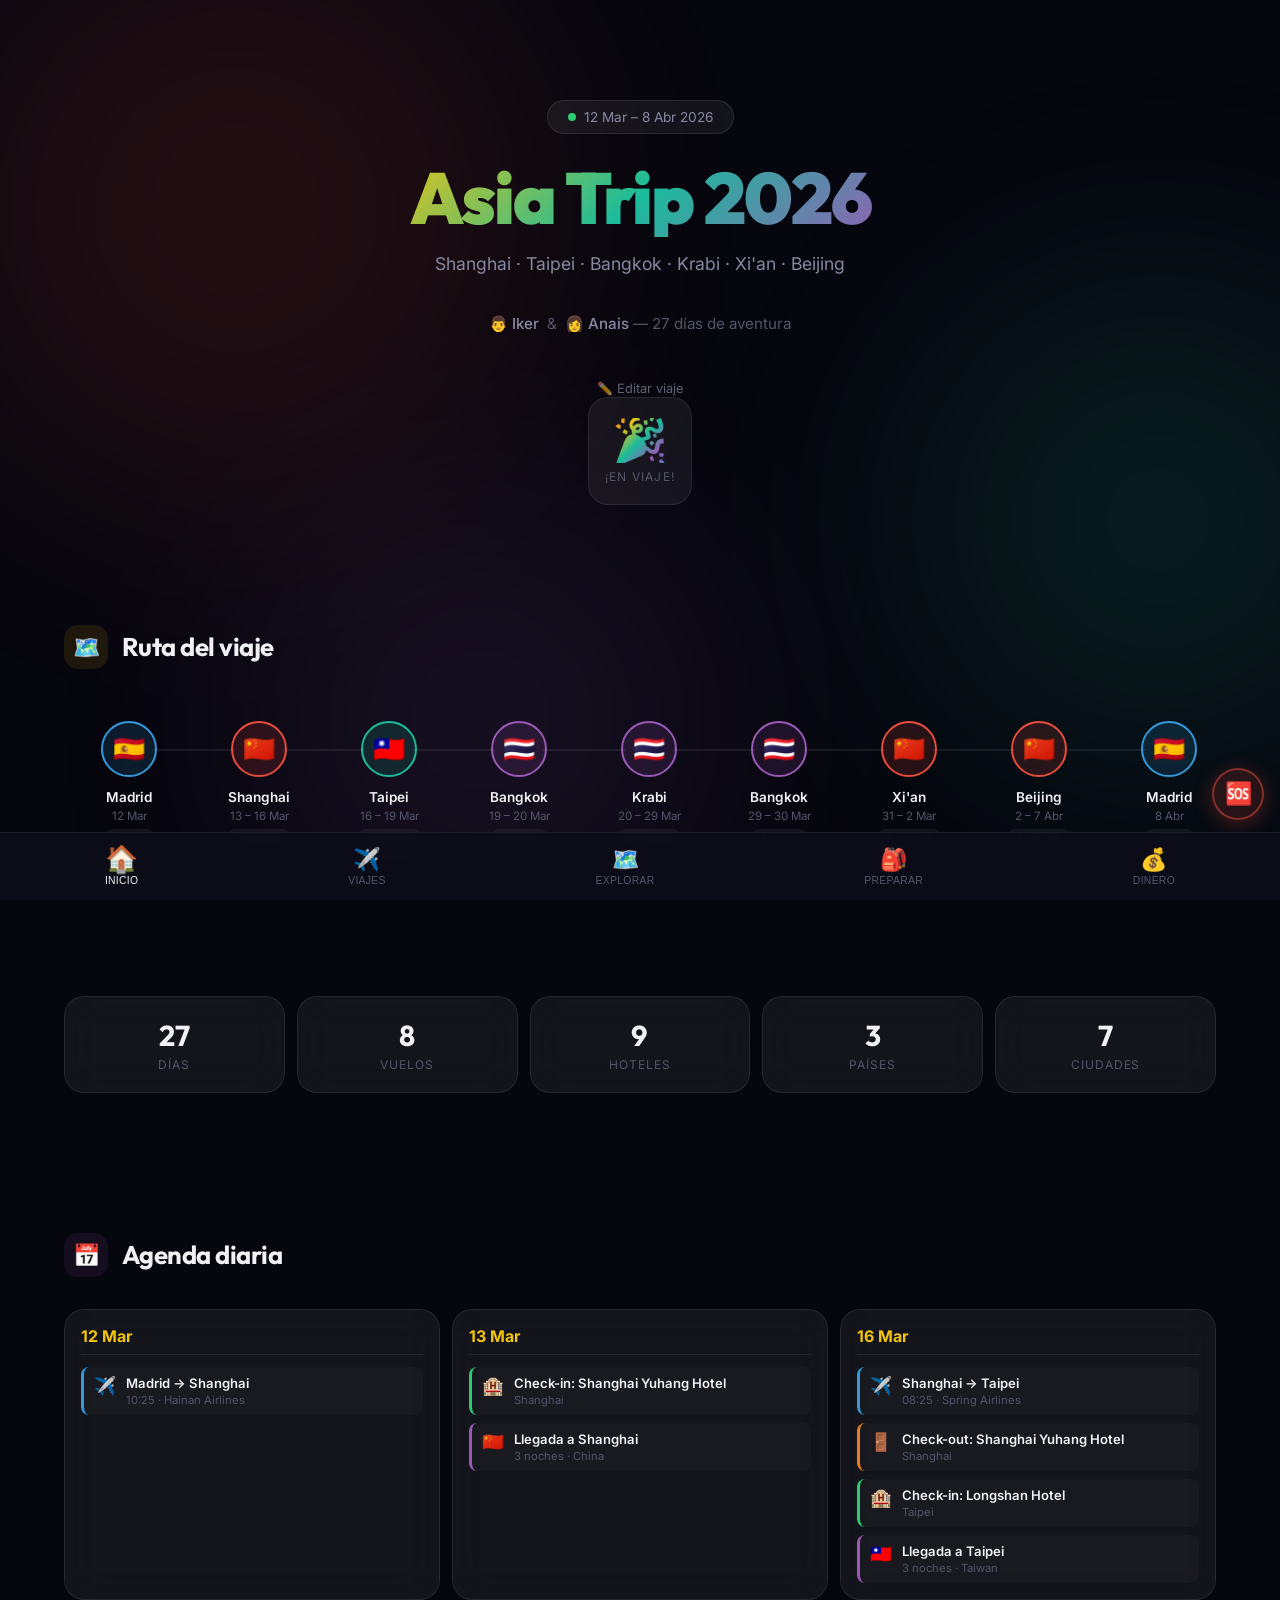
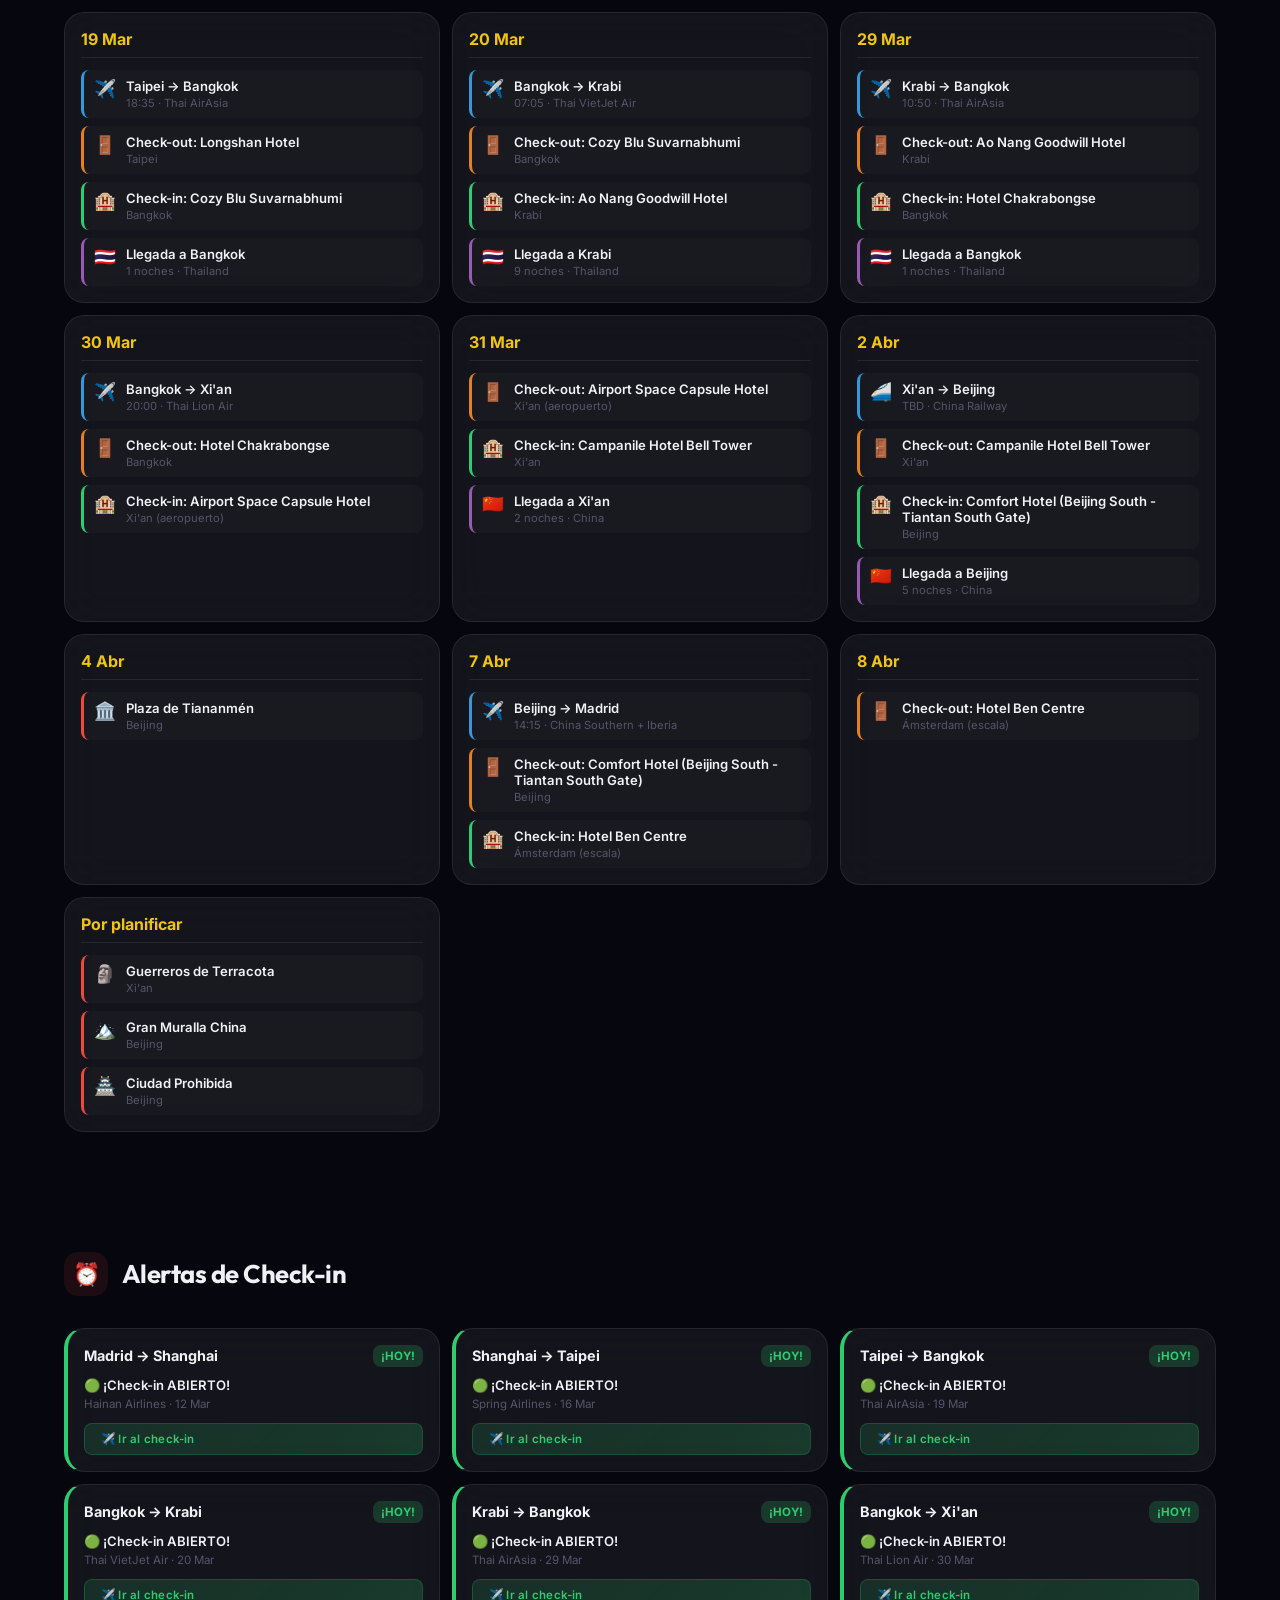
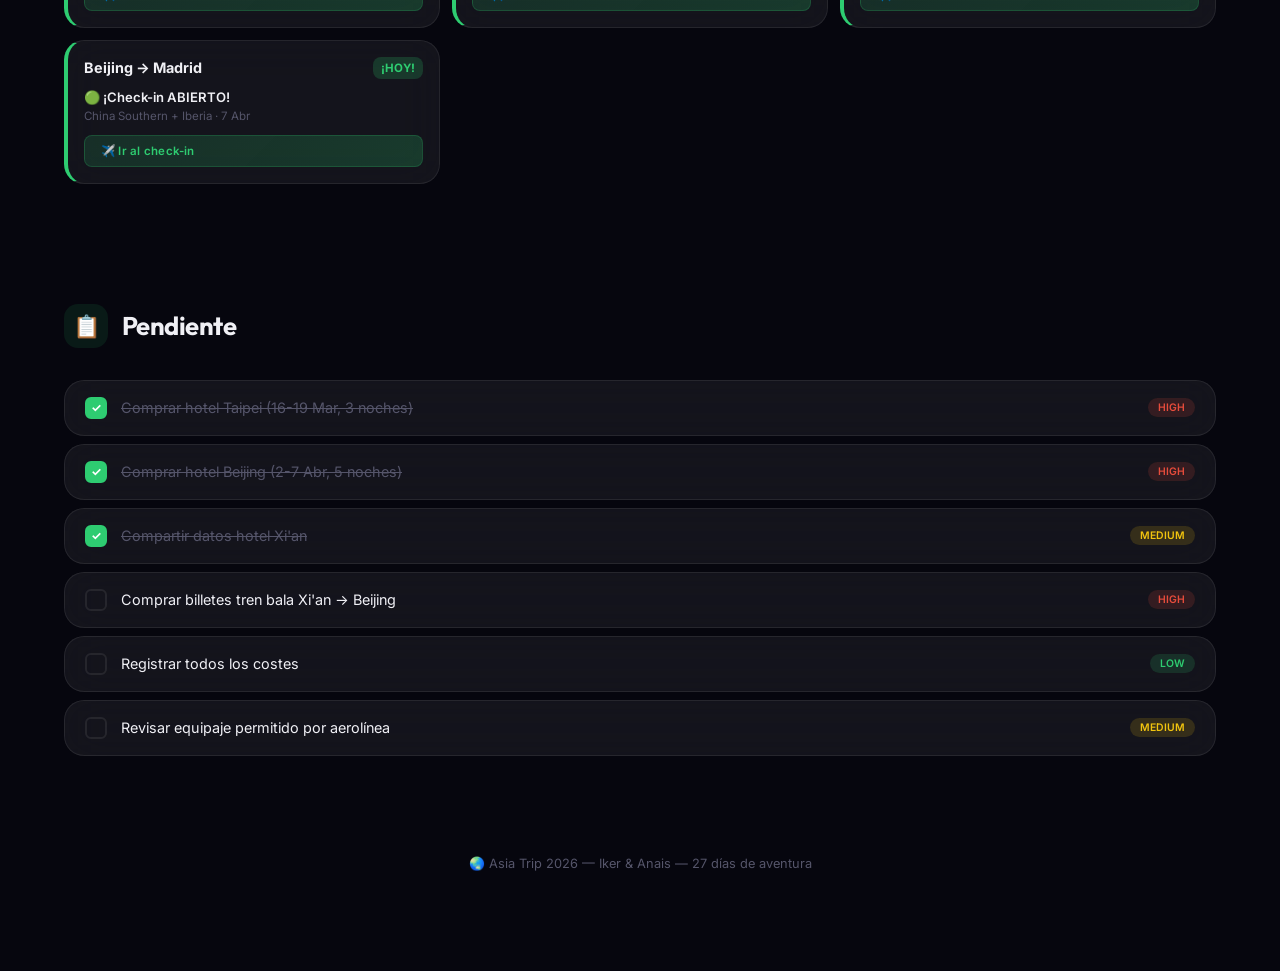
==== index.html @ 126125f3 "Asia Trip 2026 PWA" ====
<!DOCTYPE html>
<html lang="es">

<head>
  <meta charset="UTF-8">
  <meta name="viewport" content="width=device-width, initial-scale=1.0">
  <title>Asia Trip 2026 — Iker & Anais</title>
  <meta name="description" content="Dashboard del viaje a Asia 2026 — Shanghai, Taipei, Bangkok, Krabi, Xi'an, Beijing">
  <link rel="manifest" href="manifest.json">
  <meta name="theme-color" content="#06060e">
  <meta name="apple-mobile-web-app-capable" content="yes">
  <meta name="apple-mobile-web-app-status-bar-style" content="black-translucent">
  <link rel="apple-touch-icon" href="icon-192.png">
  <link rel="stylesheet" href="styles.css">
  <link rel="stylesheet" href="https://unpkg.com/leaflet@1.9.4/dist/leaflet.css" />
  <script src="https://unpkg.com/leaflet@1.9.4/dist/leaflet.js"></script>
  <script src="https://cdn.jsdelivr.net/npm/jsqr@1.4.0/dist/jsQR.min.js"></script>
</head>

<body>

  <!-- Ambient Background -->
  <div class="ambient-bg">
    <div class="orb orb-1"></div>
    <div class="orb orb-2"></div>
    <div class="orb orb-3"></div>
  </div>

  <div class="app">
    <!-- ═══════ HERO (always visible) ═══════ -->
    <section class="hero" id="home">
      <div class="container">
        <div class="hero-badge fade-in">
          <span class="dot"></span>
          12 Mar – 8 Abr 2026
        </div>
        <h1 class="fade-in stagger-1">Asia Trip 2026</h1>
        <p class="hero-dates fade-in stagger-2">Shanghai · Taipei · Bangkok · Krabi · Xi'an · Beijing</p>
        <p class="hero-travelers fade-in stagger-3">
          👨 <span>Iker</span> &nbsp;&amp;&nbsp; 👩 <span>Anais</span> — 27 días de aventura
        </p>
        <a href="setup.html" class="hero-edit-link fade-in stagger-3"
          style="display:inline-block;margin-top:0.5rem;color:rgba(148,163,184,0.6);font-size:0.8rem;text-decoration:none;transition:color 0.2s"
          onmouseover="this.style.color='#3b82f6'" onmouseout="this.style.color='rgba(148,163,184,0.6)'">✏️ Editar
          viaje</a>
        <div class="countdown fade-in stagger-4" id="countdown">
          <div class="countdown-item glass">
            <div class="countdown-value" id="cd-days">—</div>
            <div class="countdown-label">Días</div>
          </div>
          <div class="countdown-item glass">
            <div class="countdown-value" id="cd-hours">—</div>
            <div class="countdown-label">Horas</div>
          </div>
          <div class="countdown-item glass">
            <div class="countdown-value" id="cd-mins">—</div>
            <div class="countdown-label">Min</div>
          </div>
          <div class="countdown-item glass">
            <div class="countdown-value" id="cd-secs">—</div>
            <div class="countdown-label">Seg</div>
          </div>
        </div>
      </div>
    </section>

    <!-- ═══════ ROUTE TIMELINE (always visible) ═══════ -->
    <section id="route">
      <div class="container">
        <div class="section-header">
          <div class="section-icon" style="background:rgba(241,196,15,0.1)">🗺️</div>
          <h2 class="section-title">Ruta del viaje</h2>
        </div>
        <div class="route-timeline" id="route-timeline"></div>
      </div>
    </section>

    <!-- ═══════ STATS (always visible) ═══════ -->
    <section>
      <div class="container">
        <div class="stats-bar">
          <div class="stat-item glass">
            <div class="stat-value" id="stat-days">—</div>
            <div class="stat-label">Días</div>
          </div>
          <div class="stat-item glass">
            <div class="stat-value" id="stat-flights">—</div>
            <div class="stat-label">Vuelos</div>
          </div>
          <div class="stat-item glass">
            <div class="stat-value" id="stat-hotels">—</div>
            <div class="stat-label">Hoteles</div>
          </div>
          <div class="stat-item glass">
            <div class="stat-value" id="stat-countries">—</div>
            <div class="stat-label">Países</div>
          </div>
          <div class="stat-item glass">
            <div class="stat-value" id="stat-cities">—</div>
            <div class="stat-label">Ciudades</div>
          </div>
        </div>
      </div>
    </section>

    <!-- ═══════════════════════════════════════════════ -->
    <!-- ═══════ TAB PANELS ═══════════════════════════ -->
    <!-- ═══════════════════════════════════════════════ -->

    <!-- ────── TAB 1: DASHBOARD ────── -->
    <div class="tab-panel active" data-tab="dashboard">

      <!-- AGENDA -->
      <section id="agenda">
        <div class="container">
          <div class="section-header">
            <div class="section-icon" style="background:rgba(155,89,182,0.1)">📅</div>
            <h2 class="section-title">Agenda diaria</h2>
          </div>
          <div class="agenda-grid" id="agenda-grid"></div>
        </div>
      </section>

      <!-- CHECK-IN ALERTS -->
      <section id="checkin">
        <div class="container">
          <div class="section-header">
            <div class="section-icon" style="background:rgba(231,76,60,0.1)">⏰</div>
            <h2 class="section-title">Alertas de Check-in</h2>
          </div>
          <div class="checkin-alerts-grid" id="checkin-alerts"></div>
        </div>
      </section>

      <!-- TODOS -->
      <section id="todos">
        <div class="container">
          <div class="section-header">
            <div class="section-icon" style="background:rgba(46,204,113,0.1)">📋</div>
            <h2 class="section-title">Pendiente</h2>
          </div>
          <div class="todo-list" id="todo-list"></div>
        </div>
      </section>

    </div>

    <!-- ────── TAB 2: VIAJES ────── -->
    <div class="tab-panel" data-tab="viajes">

      <!-- FLIGHTS -->
      <section id="flights">
        <div class="container">
          <div class="section-header">
            <div class="section-icon" style="background:rgba(52,152,219,0.1)">✈️</div>
            <h2 class="section-title">Vuelos y Transportes</h2>
          </div>
          <div class="flights-grid" id="flights-grid"></div>
        </div>
      </section>

      <!-- HOTELS -->
      <section id="hotels">
        <div class="container">
          <div class="section-header">
            <div class="section-icon" style="background:rgba(155,89,182,0.1)">🏨</div>
            <h2 class="section-title">Alojamientos</h2>
          </div>
          <div class="hotels-grid" id="hotels-grid"></div>
        </div>
      </section>

      <!-- AIRPORT TRANSPORT -->
      <section id="transport">
        <div class="container">
          <div class="section-header">
            <div class="section-icon" style="background:rgba(52,152,219,0.1)">🚕</div>
            <h2 class="section-title">Aeropuerto → Hotel</h2>
          </div>
          <div class="transport-grid" id="transport-grid"></div>
        </div>
      </section>

      <!-- METRO -->
      <section id="metro">
        <div class="container">
          <div class="section-header">
            <div class="section-icon" style="background:rgba(52,152,219,0.1)">🚇</div>
            <h2 class="section-title">Transporte Urbano</h2>
          </div>
          <div class="metro-grid" id="metro-grid"></div>
        </div>
      </section>

    </div>

    <!-- ────── TAB 3: EXPLORAR ────── -->
    <div class="tab-panel" data-tab="explorar">

      <!-- CITY EXPLORER -->
      <section id="city-explorer">
        <div class="container">
          <div class="section-header">
            <div class="section-icon" style="background:rgba(241,196,15,0.1)">🏙️</div>
            <h2 class="section-title">Explora tus destinos</h2>
          </div>
          <div class="city-selector" id="city-selector"></div>
          <div class="city-detail" id="city-detail"></div>
        </div>
      </section>

      <!-- MAP -->
      <section id="map-section">
        <div class="container">
          <div class="section-header">
            <div class="section-icon" style="background:rgba(26,188,156,0.1)">📍</div>
            <h2 class="section-title">Mapa de la ruta</h2>
          </div>
          <div class="map-wrapper">
            <div id="map"></div>
          </div>
        </div>
      </section>

      <!-- WEATHER + TIMEZONE -->
      <section id="weather">
        <div class="container">
          <div class="section-header">
            <div class="section-icon" style="background:rgba(241,196,15,0.1)">⛅</div>
            <h2 class="section-title">Clima y Husos Horarios</h2>
          </div>
          <h3 class="subsection-title">🌡️ Clima previsto por ciudad</h3>
          <div class="weather-grid" id="weather-grid"></div>
          <h3 class="subsection-title" style="margin-top:32px">🕐 Hora actual en destinos</h3>
          <div class="timezone-grid" id="timezone-grid"></div>
        </div>
      </section>

      <!-- BUCKET LIST -->
      <section id="bucket">
        <div class="container">
          <div class="section-header">
            <div class="section-icon" style="background:rgba(241,196,15,0.1)">🎯</div>
            <h2 class="section-title">Bucket List</h2>
          </div>
          <div id="bucket-grid"></div>
        </div>
      </section>

      <!-- ACTIVITIES -->
      <section id="activities">
        <div class="container">
          <div class="section-header">
            <div class="section-icon" style="background:rgba(231,76,60,0.1)">🎫</div>
            <h2 class="section-title">Actividades y Entradas</h2>
          </div>
          <div class="activities-grid" id="activities-grid"></div>
        </div>
      </section>

      <!-- PHRASES -->
      <section id="phrases">
        <div class="container">
          <div class="section-header">
            <div class="section-icon" style="background:rgba(241,196,15,0.1)">🗣️</div>
            <h2 class="section-title">Frases útiles</h2>
          </div>
          <div class="phrases-grid" id="phrases-grid"></div>
        </div>
      </section>

      <!-- FOOD GUIDE -->
      <section id="food-guide">
        <div class="container">
          <div class="section-header">
            <div class="section-icon" style="background:rgba(231,76,60,0.1)">🍜</div>
            <h2 class="section-title">Guía gastronómica</h2>
          </div>
          <div id="food-grid"></div>
        </div>
      </section>

    </div>

    <!-- ────── TAB 4: PREPARAR ────── -->
    <div class="tab-panel" data-tab="preparar">

      <!-- PACKING LIST -->
      <section id="packing">
        <div class="container">
          <div class="section-header">
            <div class="section-icon" style="background:rgba(46,204,113,0.1)">🧳</div>
            <h2 class="section-title">Lista de equipaje</h2>
          </div>
          <div id="packing-grid"></div>
        </div>
      </section>

      <!-- DOCUMENT VAULT -->
      <section id="vault">
        <div class="container">
          <div class="section-header">
            <div class="section-icon" style="background:rgba(155,89,182,0.1)">📄</div>
            <h2 class="section-title">Bóveda de documentos</h2>
          </div>
          <div id="vault-grid"></div>
        </div>
      </section>

      <!-- eSIM / VPN GUIDE -->
      <section id="esim">
        <div class="container">
          <div class="section-header">
            <div class="section-icon" style="background:rgba(52,152,219,0.1)">📶</div>
            <h2 class="section-title">eSIM & VPN</h2>
          </div>
          <div id="esim-grid"></div>
        </div>
      </section>

      <!-- APPS CHECKLIST -->
      <section id="apps">
        <div class="container">
          <div class="section-header">
            <div class="section-icon" style="background:rgba(155,89,182,0.1)">📱</div>
            <h2 class="section-title">Apps imprescindibles</h2>
          </div>
          <div id="apps-grid"></div>
        </div>
      </section>

      <!-- SCAMS / TIPS -->
      <section id="tips">
        <div class="container">
          <div class="section-header">
            <div class="section-icon" style="background:rgba(231,76,60,0.1)">⚠️</div>
            <h2 class="section-title">Tips & Scams</h2>
          </div>
          <div id="tips-grid"></div>
        </div>
      </section>

    </div>

    <!-- ────── TAB 5: DINERO ────── -->
    <div class="tab-panel" data-tab="dinero">

      <!-- CURRENCY -->
      <section id="currency">
        <div class="container">
          <div class="section-header">
            <div class="section-icon" style="background:rgba(241,196,15,0.1)">💱</div>
            <h2 class="section-title">Cambio de Divisas</h2>
          </div>
          <div id="currency-content"></div>
        </div>
      </section>

      <!-- EXPENSE TRACKER -->
      <section id="expenses">
        <div class="container">
          <div class="section-header">
            <div class="section-icon" style="background:rgba(46,204,113,0.1)">💸</div>
            <h2 class="section-title">Gastos del viaje</h2>
          </div>
          <div id="expenses-grid"></div>
        </div>
      </section>

      <!-- BUDGET -->
      <section id="budget">
        <div class="container">
          <div class="section-header">
            <div class="section-icon" style="background:rgba(241,196,15,0.1)">💰</div>
            <h2 class="section-title">Presupuesto</h2>
          </div>
          <div class="budget-total glass">
            <div class="budget-amount" id="budget-total">—</div>
            <div class="budget-label">Total registrado</div>
          </div>
          <div class="budget-items" id="budget-items"></div>
        </div>
      </section>

    </div>

    <!-- ═══════ EMERGENCY MODAL (hidden by default) ═══════ -->
    <div class="emergency-modal" id="emergency-modal" style="display:none">
      <div class="emergency-modal-overlay" onclick="toggleEmergency()"></div>
      <div class="emergency-modal-content glass">
        <div class="emergency-modal-header">
          <h2>🆘 Emergencias</h2>
          <button onclick="toggleEmergency()" class="emergency-close">✕</button>
        </div>
        <div class="emergency-grid" id="emergency-grid"></div>
      </div>
    </div>

    <!-- ═══════ FOOTER ═══════ -->
    <footer class="footer">
      <p>🌏 Asia Trip 2026 — Iker & Anais — 27 días de aventura</p>
    </footer>
  </div>

  <!-- ═══════ FLOATING EMERGENCY BUTTON ═══════ -->
  <button class="sos-fab" onclick="toggleEmergency()" title="Emergencias">🆘</button>

  <!-- ═══════ TAB NAV ═══════ -->
  <nav class="tab-nav">
    <button class="tab-btn active" data-tab="dashboard" onclick="switchTab('dashboard')">
      <span class="tab-icon">🏠</span>
      <span class="tab-label">Inicio</span>
    </button>
    <button class="tab-btn" data-tab="viajes" onclick="switchTab('viajes')">
      <span class="tab-icon">✈️</span>
      <span class="tab-label">Viajes</span>
    </button>
    <button class="tab-btn" data-tab="explorar" onclick="switchTab('explorar')">
      <span class="tab-icon">🗺️</span>
      <span class="tab-label">Explorar</span>
    </button>
    <button class="tab-btn" data-tab="preparar" onclick="switchTab('preparar')">
      <span class="tab-icon">🎒</span>
      <span class="tab-label">Preparar</span>
    </button>
    <button class="tab-btn" data-tab="dinero" onclick="switchTab('dinero')">
      <span class="tab-icon">💰</span>
      <span class="tab-label">Dinero</span>
    </button>
  </nav>

  <!-- Data files (load first — no dependencies) -->
  <script src="js/data/trip.js"></script>
  <script src="js/data/guides.js"></script>
  <script src="js/data/transport.js"></script>
  <script src="js/data/reference.js"></script>

  <!-- Utilities -->
  <script src="js/utils/helpers.js"></script>

  <!-- Components -->
  <script src="js/components/countdown.js"></script>
  <script src="js/components/flights.js"></script>
  <script src="js/components/hotels.js"></script>
  <script src="js/components/transport.js"></script>
  <script src="js/components/weather.js"></script>
  <script src="js/components/finance.js"></script>
  <script src="js/components/prepare.js"></script>
  <script src="js/components/explore.js"></script>

  <!-- App orchestrator (init + tab system) -->
  <script src="app.js"></script>

</body>

</html>
---- styles.css ----
@import url('https://fonts.googleapis.com/css2?family=Inter:wght@300;400;500;600;700;800;900&family=Outfit:wght@400;500;600;700;800&display=swap');

:root {
  --bg-primary: #06060e;
  --bg-secondary: #0d0d1a;
  --bg-card: rgba(255, 255, 255, 0.04);
  --bg-card-hover: rgba(255, 255, 255, 0.07);
  --bg-glass: rgba(255, 255, 255, 0.06);
  --border-glass: rgba(255, 255, 255, 0.08);
  --text-primary: #f0f0f5;
  --text-secondary: #8888a0;
  --text-muted: #55556a;
  --accent-china: #e74c3c;
  --accent-china-glow: rgba(231, 76, 60, 0.3);
  --accent-taiwan: #1abc9c;
  --accent-taiwan-glow: rgba(26, 188, 156, 0.3);
  --accent-thailand: #9b59b6;
  --accent-thailand-glow: rgba(155, 89, 182, 0.3);
  --accent-gold: #f1c40f;
  --accent-blue: #3498db;
  --gradient-main: linear-gradient(135deg, #e74c3c 0%, #f1c40f 25%, #1abc9c 50%, #9b59b6 75%, #3498db 100%);
  --gradient-china: linear-gradient(135deg, #e74c3c, #c0392b);
  --gradient-taiwan: linear-gradient(135deg, #1abc9c, #16a085);
  --gradient-thailand: linear-gradient(135deg, #9b59b6, #8e44ad);
  --shadow-lg: 0 20px 60px rgba(0, 0, 0, 0.5);
  --shadow-glow: 0 0 40px rgba(231, 76, 60, 0.15);
  --radius-sm: 8px;
  --radius-md: 14px;
  --radius-lg: 20px;
  --radius-xl: 28px;
}

* {
  margin: 0;
  padding: 0;
  box-sizing: border-box;
}

html {
  scroll-behavior: smooth;
}

body {
  font-family: 'Inter', -apple-system, sans-serif;
  background: var(--bg-primary);
  color: var(--text-primary);
  min-height: 100vh;
  overflow-x: hidden;
}

/* ═══════════════════ AMBIENT BACKGROUND ═══════════════════ */
.ambient-bg {
  position: fixed;
  inset: 0;
  z-index: 0;
  overflow: hidden;
  pointer-events: none;
}

.ambient-bg .orb {
  position: absolute;
  border-radius: 50%;
  filter: blur(120px);
  opacity: 0.12;
  animation: float 20s ease-in-out infinite;
}

.ambient-bg .orb-1 {
  width: 600px;
  height: 600px;
  background: var(--accent-china);
  top: -10%;
  left: -5%;
  animation-delay: 0s;
}

.ambient-bg .orb-2 {
  width: 500px;
  height: 500px;
  background: var(--accent-taiwan);
  top: 30%;
  right: -10%;
  animation-delay: -7s;
}

.ambient-bg .orb-3 {
  width: 450px;
  height: 450px;
  background: var(--accent-thailand);
  bottom: -5%;
  left: 20%;
  animation-delay: -14s;
}

@keyframes float {

  0%,
  100% {
    transform: translate(0, 0) scale(1);
  }

  33% {
    transform: translate(30px, -40px) scale(1.05);
  }

  66% {
    transform: translate(-20px, 20px) scale(0.95);
  }
}

/* ═══════════════════ LAYOUT ═══════════════════ */
.app {
  position: relative;
  z-index: 1;
}

.container {
  max-width: 1200px;
  margin: 0 auto;
  padding: 0 24px;
}

section {
  padding: 60px 0;
}

.section-header {
  display: flex;
  align-items: center;
  gap: 14px;
  margin-bottom: 32px;
}

.section-icon {
  width: 44px;
  height: 44px;
  border-radius: var(--radius-md);
  display: flex;
  align-items: center;
  justify-content: center;
  font-size: 22px;
  flex-shrink: 0;
}

.section-title {
  font-family: 'Outfit', sans-serif;
  font-size: 1.6rem;
  font-weight: 700;
  letter-spacing: -0.02em;
}

/* ═══════════════════ GLASS CARD ═══════════════════ */
.glass {
  background: var(--bg-glass);
  border: 1px solid var(--border-glass);
  border-radius: var(--radius-lg);
  backdrop-filter: blur(20px);
  -webkit-backdrop-filter: blur(20px);
  transition: all 0.3s ease;
}

.glass:hover {
  background: var(--bg-card-hover);
  border-color: rgba(255, 255, 255, 0.12);
  transform: translateY(-2px);
  box-shadow: var(--shadow-lg);
}

/* ═══════════════════ HERO ═══════════════════ */
.hero {
  padding: 100px 0 60px;
  text-align: center;
  position: relative;
}

.hero-badge {
  display: inline-flex;
  align-items: center;
  gap: 8px;
  padding: 8px 20px;
  border-radius: 100px;
  background: rgba(255, 255, 255, 0.06);
  border: 1px solid rgba(255, 255, 255, 0.1);
  font-size: 0.85rem;
  color: var(--text-secondary);
  margin-bottom: 24px;
}

.hero-badge .dot {
  width: 8px;
  height: 8px;
  background: #2ecc71;
  border-radius: 50%;
  animation: pulse-dot 2s ease-in-out infinite;
}

@keyframes pulse-dot {

  0%,
  100% {
    opacity: 1;
    box-shadow: 0 0 0 0 rgba(46, 204, 113, 0.4);
  }

  50% {
    opacity: 0.8;
    box-shadow: 0 0 0 6px rgba(46, 204, 113, 0);
  }
}

.hero h1 {
  font-family: 'Outfit', sans-serif;
  font-size: clamp(2.8rem, 6vw, 4.5rem);
  font-weight: 900;
  letter-spacing: -0.03em;
  line-height: 1.1;
  background: var(--gradient-main);
  -webkit-background-clip: text;
  -webkit-text-fill-color: transparent;
  background-clip: text;
  margin-bottom: 16px;
}

.hero-dates {
  font-size: 1.1rem;
  color: var(--text-secondary);
  font-weight: 400;
  margin-bottom: 40px;
}

.hero-travelers {
  font-size: 0.95rem;
  color: var(--text-muted);
  margin-bottom: 40px;
}

.hero-travelers span {
  color: var(--text-secondary);
  font-weight: 500;
}

/* ═══════ COUNTDOWN ═══════ */
.countdown {
  display: flex;
  justify-content: center;
  gap: 16px;
  flex-wrap: wrap;
}

.countdown-item {
  text-align: center;
  min-width: 90px;
  padding: 20px 16px;
}

.countdown-value {
  font-family: 'Outfit', sans-serif;
  font-size: 2.8rem;
  font-weight: 800;
  background: var(--gradient-main);
  -webkit-background-clip: text;
  -webkit-text-fill-color: transparent;
  background-clip: text;
  line-height: 1;
}

.countdown-label {
  font-size: 0.75rem;
  color: var(--text-muted);
  text-transform: uppercase;
  letter-spacing: 0.1em;
  margin-top: 6px;
}

/* ═══════════════════ ROUTE TIMELINE ═══════════════════ */
.route-timeline {
  display: flex;
  align-items: flex-start;
  gap: 0;
  overflow-x: auto;
  padding: 20px 0 30px;
  scrollbar-width: none;
}

.route-timeline::-webkit-scrollbar {
  display: none;
}

.route-stop {
  display: flex;
  flex-direction: column;
  align-items: center;
  min-width: 130px;
  flex-shrink: 0;
  position: relative;
  cursor: pointer;
  transition: transform 0.3s ease;
}

.route-stop:hover {
  transform: scale(1.05);
}

.route-stop::after {
  content: '';
  position: absolute;
  top: 28px;
  left: calc(50% + 24px);
  width: calc(100% - 48px);
  height: 2px;
  background: var(--border-glass);
}

.route-stop:last-child::after {
  display: none;
}

.stop-dot {
  width: 56px;
  height: 56px;
  border-radius: 50%;
  display: flex;
  align-items: center;
  justify-content: center;
  font-size: 26px;
  margin-bottom: 12px;
  position: relative;
  z-index: 1;
}

.stop-dot.cn {
  background: rgba(231, 76, 60, 0.15);
  border: 2px solid var(--accent-china);
}

.stop-dot.tw {
  background: rgba(26, 188, 156, 0.15);
  border: 2px solid var(--accent-taiwan);
}

.stop-dot.th {
  background: rgba(155, 89, 182, 0.15);
  border: 2px solid var(--accent-thailand);
}

.stop-dot.active {
  box-shadow: 0 0 20px var(--accent-china-glow);
  animation: pulse-dot 2s infinite;
}

.stop-name {
  font-weight: 600;
  font-size: 0.85rem;
  text-align: center;
  margin-bottom: 4px;
}

.stop-dates {
  font-size: 0.72rem;
  color: var(--text-muted);
  text-align: center;
}

.stop-nights {
  font-size: 0.65rem;
  color: var(--text-secondary);
  padding: 2px 10px;
  border-radius: 100px;
  background: rgba(255, 255, 255, 0.05);
  margin-top: 6px;
}

/* ═══════════════════ STATS BAR ═══════════════════ */
.stats-bar {
  display: grid;
  grid-template-columns: repeat(auto-fit, minmax(140px, 1fr));
  gap: 12px;
  margin-bottom: 20px;
}

.stat-item {
  padding: 20px;
  text-align: center;
}

.stat-value {
  font-family: 'Outfit', sans-serif;
  font-size: 1.8rem;
  font-weight: 700;
  color: var(--text-primary);
}

.stat-label {
  font-size: 0.75rem;
  color: var(--text-muted);
  text-transform: uppercase;
  letter-spacing: 0.08em;
  margin-top: 4px;
}

/* ═══════════════════ FLIGHT CARDS ═══════════════════ */
.flights-grid {
  display: grid;
  grid-template-columns: repeat(auto-fill, minmax(340px, 1fr));
  gap: 16px;
}

.flight-card {
  padding: 24px;
  position: relative;
  overflow: hidden;
}

.flight-card::before {
  content: '';
  position: absolute;
  top: 0;
  left: 0;
  width: 4px;
  height: 100%;
  border-radius: 4px 0 0 4px;
}

.flight-card.cn::before {
  background: var(--gradient-china);
}

.flight-card.tw::before {
  background: var(--gradient-taiwan);
}

.flight-card.th::before {
  background: var(--gradient-thailand);
}

.flight-card.multi::before {
  background: var(--gradient-main);
}

.flight-header {
  display: flex;
  justify-content: space-between;
  align-items: flex-start;
  margin-bottom: 16px;
}

.flight-label {
  font-weight: 700;
  font-size: 1rem;
  margin-bottom: 4px;
}

.flight-date {
  font-size: 0.8rem;
  color: var(--text-muted);
}

.flight-badge {
  padding: 4px 12px;
  border-radius: 100px;
  font-size: 0.7rem;
  font-weight: 600;
  text-transform: uppercase;
  letter-spacing: 0.05em;
}

.flight-badge.confirmed {
  background: rgba(46, 204, 113, 0.15);
  color: #2ecc71;
}

.flight-badge.pending {
  background: rgba(241, 196, 15, 0.15);
  color: #f1c40f;
}

.flight-route {
  display: flex;
  align-items: center;
  gap: 12px;
  margin-bottom: 16px;
}

.flight-airport {
  text-align: center;
  flex: 1;
}

.flight-code {
  font-family: 'Outfit', sans-serif;
  font-size: 1.5rem;
  font-weight: 800;
}

.flight-city {
  font-size: 0.72rem;
  color: var(--text-muted);
}

.flight-time {
  font-size: 0.85rem;
  font-weight: 600;
  color: var(--text-secondary);
}

.flight-line {
  flex: 1;
  display: flex;
  flex-direction: column;
  align-items: center;
  gap: 4px;
}

.flight-line-bar {
  width: 100%;
  height: 2px;
  background: var(--border-glass);
  position: relative;
}

.flight-line-bar::before {
  content: '✈';
  position: absolute;
  top: -10px;
  left: 50%;
  transform: translateX(-50%);
  font-size: 16px;
}

.flight-duration {
  font-size: 0.7rem;
  color: var(--text-muted);
}

.flight-line-bar.train::before {
  content: '🚄';
}

.flight-details {
  display: flex;
  flex-wrap: wrap;
  gap: 8px;
}

.flight-detail {
  padding: 4px 10px;
  background: rgba(255, 255, 255, 0.04);
  border-radius: var(--radius-sm);
  font-size: 0.72rem;
  color: var(--text-secondary);
}

/* ═══════════════════ HOTEL CARDS ═══════════════════ */
.hotels-grid {
  display: grid;
  grid-template-columns: repeat(auto-fill, minmax(340px, 1fr));
  gap: 16px;
}

.hotel-card {
  padding: 24px;
  position: relative;
  overflow: hidden;
}

.hotel-card::before {
  content: '';
  position: absolute;
  top: 0;
  left: 0;
  width: 4px;
  height: 100%;
  border-radius: 4px 0 0 4px;
}

.hotel-card.cn::before {
  background: var(--gradient-china);
}

.hotel-card.tw::before {
  background: var(--gradient-taiwan);
}

.hotel-card.th::before {
  background: var(--gradient-thailand);
}

.hotel-name {
  font-weight: 700;
  font-size: 1.05rem;
  margin-bottom: 4px;
}

.hotel-city {
  font-size: 0.8rem;
  color: var(--text-muted);
  margin-bottom: 12px;
}

.hotel-dates-row {
  display: flex;
  align-items: center;
  gap: 10px;
  margin-bottom: 12px;
  font-size: 0.85rem;
}

.hotel-dates-row .arrow {
  color: var(--text-muted);
}

.hotel-nights-badge {
  padding: 3px 10px;
  border-radius: 100px;
  background: rgba(255, 255, 255, 0.06);
  font-size: 0.7rem;
  color: var(--text-secondary);
  font-weight: 500;
}

.hotel-info {
  display: flex;
  flex-wrap: wrap;
  gap: 8px;
  margin-top: 12px;
}

.hotel-tag {
  padding: 4px 10px;
  background: rgba(255, 255, 255, 0.04);
  border-radius: var(--radius-sm);
  font-size: 0.72rem;
  color: var(--text-secondary);
}

.hotel-link {
  text-decoration: none;
  cursor: pointer;
  background: rgba(52, 152, 219, 0.12);
  color: #3498db;
  transition: all 0.2s;
  display: inline-block;
}

.hotel-link:hover {
  background: rgba(52, 152, 219, 0.25);
  color: #5dade2;
}

/* ═══════════════════ ACTION BUTTONS ═══════════════════ */
.card-actions {
  margin-top: 12px;
  padding-top: 12px;
  border-top: 1px solid var(--border-glass);
}

.action-btn {
  display: inline-block;
  padding: 8px 16px;
  border-radius: var(--radius-sm);
  font-size: 0.78rem;
  font-weight: 600;
  text-decoration: none;
  transition: all 0.3s ease;
  cursor: pointer;
  letter-spacing: 0.02em;
}

.action-checkin {
  background: linear-gradient(135deg, rgba(46, 204, 113, 0.15), rgba(39, 174, 96, 0.25));
  color: #2ecc71;
  border: 1px solid rgba(46, 204, 113, 0.2);
}

.action-checkin:hover {
  background: linear-gradient(135deg, rgba(46, 204, 113, 0.25), rgba(39, 174, 96, 0.4));
  color: #58d68d;
  box-shadow: 0 0 15px rgba(46, 204, 113, 0.2);
  transform: translateY(-1px);
}

.action-booking {
  background: linear-gradient(135deg, rgba(52, 152, 219, 0.15), rgba(41, 128, 185, 0.25));
  color: #3498db;
  border: 1px solid rgba(52, 152, 219, 0.2);
}

.action-booking:hover {
  background: linear-gradient(135deg, rgba(52, 152, 219, 0.25), rgba(41, 128, 185, 0.4));
  color: #5dade2;
  box-shadow: 0 0 15px rgba(52, 152, 219, 0.2);
  transform: translateY(-1px);
}

.action-copy {
  display: inline-block;
  margin-left: 8px;
  padding: 8px 12px;
  font-size: 0.75rem;
  color: var(--text-muted);
  cursor: pointer;
  border-radius: var(--radius-sm);
  transition: all 0.2s;
  background: rgba(255, 255, 255, 0.04);
}

.action-copy:hover {
  background: rgba(255, 255, 255, 0.08);
  color: var(--text-primary);
}

.checkin-tip {
  margin-top: 8px;
  padding: 6px 12px;
  font-size: 0.73rem;
  color: var(--accent-gold);
  background: rgba(241, 196, 15, 0.06);
  border-radius: var(--radius-sm);
  border-left: 3px solid rgba(241, 196, 15, 0.3);
  line-height: 1.5;
}

/* Flight check-in info */
.flight-checkin-info {
  margin-top: 10px;
  padding: 10px 12px;
  border-radius: var(--radius-sm);
  font-size: 0.78rem;
}

.flight-checkin-info.checkin-open {
  background: rgba(46, 204, 113, 0.1);
  border-left: 3px solid #2ecc71;
}

.flight-checkin-info.checkin-soon {
  background: rgba(241, 196, 15, 0.08);
  border-left: 3px solid #f1c40f;
}

.flight-checkin-info.checkin-week {
  background: rgba(52, 152, 219, 0.08);
  border-left: 3px solid #3498db;
}

.flight-checkin-info.checkin-future {
  background: rgba(255, 255, 255, 0.03);
  border-left: 3px solid rgba(255, 255, 255, 0.15);
}

.checkin-info-row {
  display: flex;
  justify-content: space-between;
  gap: 8px;
  margin-bottom: 6px;
  flex-wrap: wrap;
}

.checkin-info-window,
.checkin-info-opens {
  font-size: 0.75rem;
  color: var(--text-secondary);
}

.checkin-info-window strong,
.checkin-info-opens strong {
  color: var(--text-primary);
}

.checkin-info-badge {
  font-weight: 700;
  font-size: 0.78rem;
}

.checkin-open .checkin-info-badge {
  color: #2ecc71;
}

.checkin-soon .checkin-info-badge {
  color: #f1c40f;
}

.checkin-week .checkin-info-badge {
  color: #3498db;
}

.checkin-future .checkin-info-badge {
  color: var(--text-muted);
}

/* Flight QR section */
.flight-qr-section {
  margin-top: 8px;
  padding-top: 8px;
  border-top: 1px solid rgba(255, 255, 255, 0.04);
}

.qr-scan-btn {
  width: 100%;
  padding: 8px;
  background: rgba(155, 89, 182, 0.1);
  border: 1px dashed rgba(155, 89, 182, 0.3);
  border-radius: var(--radius-sm);
  color: #9b59b6;
  font-size: 0.78rem;
  font-weight: 600;
  cursor: pointer;
  transition: all 0.2s;
  font-family: inherit;
}

.qr-scan-btn:hover {
  background: rgba(155, 89, 182, 0.2);
  border-style: solid;
}

.flight-qr-data {
  display: flex;
  justify-content: space-between;
  align-items: center;
  padding: 6px 10px;
  background: rgba(46, 204, 113, 0.08);
  border-radius: var(--radius-sm);
  cursor: pointer;
  font-size: 0.78rem;
}

.qr-saved-badge {
  color: #2ecc71;
  font-weight: 600;
}

.qr-view-btn {
  color: var(--text-muted);
  font-size: 0.72rem;
}

.flight-qr-detail {
  margin-top: 6px;
  padding: 8px;
  background: rgba(0, 0, 0, 0.2);
  border-radius: var(--radius-sm);
}

.qr-data-content {
  font-size: 0.7rem;
  color: var(--text-secondary);
  white-space: pre-wrap;
  word-break: break-all;
  margin: 0 0 6px;
  font-family: 'Courier New', monospace;
}

.qr-delete-btn {
  font-size: 0.7rem;
  color: #e74c3c;
  background: none;
  border: none;
  cursor: pointer;
  font-family: inherit;
}

/* QR Scanner Modal */
.qr-scanner-overlay {
  position: fixed;
  inset: 0;
  background: rgba(0, 0, 0, 0.9);
  z-index: 9999;
  display: flex;
  justify-content: center;
  align-items: center;
  padding: 20px;
}

.qr-scanner-container {
  max-width: 400px;
  width: 100%;
  padding: 20px;
  text-align: center;
}

.qr-scanner-header {
  display: flex;
  justify-content: space-between;
  align-items: center;
  margin-bottom: 16px;
  font-weight: 700;
  font-size: 0.9rem;
}

.qr-close-btn {
  width: 32px;
  height: 32px;
  border-radius: 50%;
  border: none;
  background: rgba(231, 76, 60, 0.2);
  color: #e74c3c;
  font-size: 1rem;
  cursor: pointer;
}

#qr-video {
  width: 100%;
  border-radius: var(--radius-sm);
  max-height: 300px;
  object-fit: cover;
}

.qr-scanner-status {
  margin: 12px 0;
  font-size: 0.82rem;
  color: var(--text-secondary);
}

.qr-scanner-alt {
  margin-top: 12px;
}

.qr-upload-alt {
  display: inline-block;
  padding: 8px 16px;
  background: rgba(255, 255, 255, 0.05);
  border: 1px solid var(--border-glass);
  border-radius: var(--radius-sm);
  color: var(--text-secondary);
  font-size: 0.78rem;
  cursor: pointer;
  transition: all 0.2s;
}

.qr-upload-alt:hover {
  background: rgba(255, 255, 255, 0.1);
  color: var(--text-primary);
}

.subsection-title {
  font-size: 0.9rem;
  font-weight: 600;
  color: var(--text-secondary);
  margin-bottom: 14px;
}

/* ═══════════════════ WEATHER ═══════════════════ */
.weather-grid {
  display: grid;
  grid-template-columns: repeat(auto-fill, minmax(180px, 1fr));
  gap: 12px;
}

.weather-card {
  padding: 18px;
  text-align: center;
}

.weather-city-name {
  font-weight: 700;
  font-size: 1rem;
  margin-bottom: 2px;
}

.weather-dates {
  font-size: 0.7rem;
  color: var(--text-muted);
  margin-bottom: 12px;
}

.weather-main {
  display: flex;
  align-items: center;
  justify-content: center;
  gap: 10px;
  margin-bottom: 8px;
}

.weather-icon {
  font-size: 2rem;
}

.weather-temps {
  display: flex;
  flex-direction: column;
  gap: 2px;
}

.weather-high {
  font-size: 1.3rem;
  font-weight: 700;
  color: #e74c3c;
}

.weather-low {
  font-size: 0.85rem;
  color: #3498db;
}

.weather-desc {
  font-size: 0.78rem;
  color: var(--text-secondary);
  margin-bottom: 6px;
}

.weather-rain {
  font-size: 0.72rem;
  color: var(--text-muted);
  margin-bottom: 4px;
}

.weather-pack {
  font-size: 0.72rem;
  color: var(--accent-gold);
  padding: 6px 8px;
  background: rgba(241, 196, 15, 0.06);
  border-radius: var(--radius-sm);
  margin-top: 6px;
}

.weather-live-badge {
  font-size: 0.6rem;
  font-weight: 800;
  color: #e74c3c;
  letter-spacing: 1px;
  text-transform: uppercase;
  animation: livePulse 2s ease-in-out infinite;
}

@keyframes livePulse {

  0%,
  100% {
    opacity: 1;
  }

  50% {
    opacity: 0.5;
  }
}

.weather-live-details {
  display: flex;
  gap: 12px;
  font-size: 0.75rem;
  color: var(--text-muted);
  margin-top: 6px;
  flex-wrap: wrap;
}

.weather-trip-forecast {
  margin-top: 10px;
  padding: 8px 10px;
  border-radius: var(--radius-sm);
  background: rgba(99, 102, 241, 0.06);
  border: 1px solid rgba(99, 102, 241, 0.15);
}

.weather-trip-label {
  font-size: 0.68rem;
  font-weight: 600;
  color: var(--primary);
  margin-bottom: 2px;
}

.weather-trip-data {
  font-size: 0.72rem;
  color: var(--text-secondary);
}

.weather-loading {
  padding: 20px 0;
  text-align: center;
  font-size: 0.85rem;
  color: var(--text-muted);
}


.timezone-grid {
  display: grid;
  grid-template-columns: repeat(auto-fill, minmax(200px, 1fr));
  gap: 12px;
}

.tz-card {
  padding: 16px;
  text-align: center;
}

.tz-emoji {
  font-size: 1.5rem;
  margin-bottom: 6px;
}

.tz-city {
  font-weight: 600;
  font-size: 0.85rem;
  margin-bottom: 8px;
}

.tz-time {
  font-family: 'Outfit', monospace;
  font-size: 1.4rem;
  font-weight: 700;
  letter-spacing: 0.03em;
}

.tz-date {
  font-size: 0.72rem;
  color: var(--text-muted);
  margin-top: 4px;
}

.tz-diff {
  font-size: 0.72rem;
  margin-top: 8px;
  padding: 4px 8px;
  border-radius: var(--radius-sm);
  background: rgba(255, 255, 255, 0.04);
  color: var(--text-secondary);
  display: inline-block;
}

/* ═══════════════════ AGENDA ═══════════════════ */
.agenda-grid {
  display: grid;
  grid-template-columns: repeat(auto-fill, minmax(280px, 1fr));
  gap: 12px;
}

.agenda-day {
  padding: 16px;
}

.agenda-date {
  font-weight: 700;
  font-size: 1rem;
  margin-bottom: 12px;
  padding-bottom: 8px;
  border-bottom: 1px solid var(--border-glass);
  color: var(--accent-gold);
}

.agenda-events {
  display: flex;
  flex-direction: column;
  gap: 8px;
}

.agenda-event {
  display: flex;
  align-items: flex-start;
  gap: 10px;
  padding: 8px 10px;
  border-radius: var(--radius-sm);
  background: rgba(255, 255, 255, 0.02);
  border-left: 3px solid transparent;
}

.agenda-flight {
  border-left-color: #3498db;
}

.agenda-checkin {
  border-left-color: #2ecc71;
}

.agenda-checkout {
  border-left-color: #e67e22;
}

.agenda-city {
  border-left-color: #9b59b6;
}

.agenda-activity {
  border-left-color: #e74c3c;
}

.agenda-icon {
  font-size: 1.1rem;
  flex-shrink: 0;
}

.agenda-title {
  font-size: 0.82rem;
  font-weight: 600;
}

.agenda-detail {
  font-size: 0.7rem;
  color: var(--text-muted);
  margin-top: 2px;
}

/* ═══════════════════ ACTIVITIES ═══════════════════ */
.activities-grid {
  display: grid;
  grid-template-columns: repeat(auto-fill, minmax(260px, 1fr));
  gap: 14px;
}

.activity-card {
  padding: 20px;
  display: flex;
  align-items: center;
  gap: 16px;
}

.activity-icon {
  width: 50px;
  height: 50px;
  border-radius: var(--radius-md);
  display: flex;
  align-items: center;
  justify-content: center;
  font-size: 24px;
  background: rgba(255, 255, 255, 0.05);
  flex-shrink: 0;
}

.activity-info {
  flex: 1;
}

.activity-name {
  font-weight: 600;
  font-size: 0.95rem;
  margin-bottom: 4px;
}

.activity-meta {
  font-size: 0.75rem;
  color: var(--text-muted);
}

.activity-status {
  padding: 4px 10px;
  border-radius: 100px;
  font-size: 0.65rem;
  font-weight: 600;
  text-transform: uppercase;
}

.activity-status.confirmed {
  background: rgba(46, 204, 113, 0.15);
  color: #2ecc71;
}

.activity-status.planned {
  background: rgba(52, 152, 219, 0.15);
  color: #3498db;
}

/* ═══════════════════ METRO CARDS ═══════════════════ */
.metro-grid {
  display: grid;
  grid-template-columns: repeat(auto-fill, minmax(360px, 1fr));
  gap: 16px;
}

.metro-card {
  padding: 24px;
  position: relative;
  overflow: hidden;
}

.metro-card::before {
  content: '';
  position: absolute;
  top: 0;
  left: 0;
  width: 4px;
  height: 100%;
  border-radius: 4px 0 0 4px;
}

.metro-card.cn::before {
  background: var(--gradient-china);
}

.metro-card.tw::before {
  background: var(--gradient-taiwan);
}

.metro-card.th::before {
  background: var(--gradient-thailand);
}

.metro-header {
  display: flex;
  align-items: center;
  gap: 14px;
  margin-bottom: 18px;
}

.metro-icon-wrap {
  width: 48px;
  height: 48px;
  border-radius: var(--radius-md);
  display: flex;
  align-items: center;
  justify-content: center;
  font-size: 24px;
  flex-shrink: 0;
}

.metro-icon-wrap.cn {
  background: rgba(231, 76, 60, 0.12);
}

.metro-icon-wrap.tw {
  background: rgba(26, 188, 156, 0.12);
}

.metro-icon-wrap.th {
  background: rgba(155, 89, 182, 0.12);
}

.metro-city {
  font-weight: 700;
  font-size: 1.1rem;
}

.metro-system {
  font-size: 0.78rem;
  color: var(--text-muted);
}

.metro-stat {
  display: flex;
  justify-content: space-between;
  align-items: baseline;
  padding: 6px 0;
  border-bottom: 1px solid rgba(255, 255, 255, 0.04);
}

.metro-stat-label {
  font-size: 0.75rem;
  color: var(--text-muted);
  text-transform: uppercase;
  letter-spacing: 0.05em;
}

.metro-stat-value {
  font-size: 0.82rem;
  color: var(--text-secondary);
  text-align: right;
}

.metro-routes {
  margin-top: 14px;
  padding-top: 10px;
}

.metro-routes-title {
  font-size: 0.72rem;
  color: var(--text-muted);
  text-transform: uppercase;
  letter-spacing: 0.08em;
  margin-bottom: 8px;
}

.metro-route-item {
  font-size: 0.8rem;
  color: var(--text-secondary);
  padding: 3px 0;
}

.metro-tips {
  display: flex;
  flex-wrap: wrap;
  gap: 6px;
  margin-top: 14px;
  padding-top: 12px;
  border-top: 1px solid rgba(255, 255, 255, 0.04);
}

.metro-tip {
  padding: 4px 10px;
  background: rgba(255, 255, 255, 0.04);
  border-radius: var(--radius-sm);
  font-size: 0.7rem;
  color: var(--text-secondary);
}

/* ═══════════════════ CURRENCY EXCHANGE ═══════════════════ */
.currency-update {
  display: flex;
  align-items: center;
  gap: 10px;
  padding: 12px 20px;
  margin-bottom: 16px;
  font-size: 0.82rem;
  color: var(--text-secondary);
}

.currency-update-dot {
  width: 8px;
  height: 8px;
  border-radius: 50%;
  flex-shrink: 0;
}

.currency-update-dot.live {
  background: #2ecc71;
  box-shadow: 0 0 8px rgba(46, 204, 113, 0.5);
  animation: pulse-dot 2s infinite;
}

.currency-update-dot.offline {
  background: #e74c3c;
}

.currency-converter {
  padding: 24px;
  margin-bottom: 16px;
}

.converter-input-wrap {
  margin-bottom: 20px;
}

.converter-label {
  font-size: 0.75rem;
  color: var(--text-muted);
  text-transform: uppercase;
  letter-spacing: 0.08em;
  margin-bottom: 8px;
  display: block;
}

.converter-input-row {
  display: flex;
  align-items: center;
  gap: 10px;
}

.converter-symbol {
  font-family: 'Outfit', sans-serif;
  font-size: 1.8rem;
  font-weight: 700;
  color: var(--text-muted);
}

.converter-input {
  font-family: 'Outfit', sans-serif;
  font-size: 2.2rem;
  font-weight: 800;
  color: var(--text-primary);
  background: transparent;
  border: none;
  border-bottom: 2px solid var(--border-glass);
  outline: none;
  width: 200px;
  padding: 4px 0;
  transition: border-color 0.3s;
}

.converter-input:focus {
  border-color: var(--accent-gold);
}

.converter-results {
  display: grid;
  grid-template-columns: repeat(auto-fit, minmax(200px, 1fr));
  gap: 12px;
}

.converter-result {
  padding: 16px;
  background: rgba(255, 255, 255, 0.03);
  border-radius: var(--radius-md);
}

.converter-result-header {
  display: flex;
  justify-content: space-between;
  align-items: center;
  margin-bottom: 8px;
  font-size: 0.82rem;
  color: var(--text-secondary);
}

.converter-rate {
  font-size: 0.7rem;
  color: var(--text-muted);
}

.converter-result-value {
  font-family: 'Outfit', sans-serif;
  font-size: 1.6rem;
  font-weight: 700;
  color: var(--text-primary);
  margin-bottom: 4px;
}

.converter-result-cities {
  font-size: 0.7rem;
  color: var(--text-muted);
}

.currency-table {
  padding: 20px;
  margin-bottom: 16px;
  overflow-x: auto;
}

.currency-table-title {
  font-weight: 600;
  font-size: 0.9rem;
  margin-bottom: 14px;
}

.currency-table table {
  width: 100%;
  border-collapse: collapse;
  font-size: 0.85rem;
}

.currency-table thead th {
  text-align: left;
  padding: 8px 12px;
  border-bottom: 1px solid var(--border-glass);
  color: var(--text-muted);
  font-size: 0.75rem;
  text-transform: uppercase;
  letter-spacing: 0.05em;
  font-weight: 500;
}

.currency-table tbody td {
  padding: 10px 12px;
  border-bottom: 1px solid rgba(255, 255, 255, 0.03);
  color: var(--text-secondary);
}

.currency-table tbody tr:hover {
  background: rgba(255, 255, 255, 0.02);
}

.currency-table tbody td strong {
  color: var(--text-primary);
}

.currency-tips {
  display: flex;
  flex-direction: column;
  gap: 8px;
}

.currency-tip {
  padding: 14px 20px;
  font-size: 0.82rem;
  color: var(--text-secondary);
  line-height: 1.5;
}

.currency-tip strong {
  color: var(--text-primary);
}

/* ═══════════════════ PACKING LIST ═══════════════════ */
.packing-progress {
  padding: 16px;
  margin-bottom: 16px;
}

.packing-progress-header {
  display: flex;
  justify-content: space-between;
  align-items: center;
  margin-bottom: 8px;
}

.packing-progress-label {
  font-size: 0.85rem;
  font-weight: 600;
}

.packing-progress-pct {
  font-size: 1.1rem;
  font-weight: 700;
  color: #2ecc71;
}

.packing-bar {
  height: 8px;
  background: rgba(255, 255, 255, 0.06);
  border-radius: 4px;
  overflow: hidden;
}

.packing-bar-fill {
  height: 100%;
  background: linear-gradient(90deg, #2ecc71, #27ae60);
  border-radius: 4px;
  transition: width 0.5s ease;
}

.packing-category {
  padding: 16px;
  margin-bottom: 12px;
}

.packing-cat-title {
  font-weight: 700;
  font-size: 0.9rem;
  margin-bottom: 12px;
  padding-bottom: 8px;
  border-bottom: 1px solid var(--border-glass);
}

.packing-items {
  display: flex;
  flex-direction: column;
  gap: 6px;
}

.packing-item {
  display: flex;
  align-items: flex-start;
  gap: 10px;
  padding: 8px 10px;
  border-radius: var(--radius-sm);
  cursor: pointer;
  transition: all 0.2s;
}

.packing-item:hover {
  background: rgba(255, 255, 255, 0.04);
}

.packing-item input[type="checkbox"] {
  margin-top: 3px;
  accent-color: #2ecc71;
  width: 16px;
  height: 16px;
  flex-shrink: 0;
}

.packing-text {
  font-size: 0.82rem;
  line-height: 1.5;
}

.packing-done .packing-text {
  text-decoration: line-through;
  opacity: 0.4;
}

.packing-critical {
  border-left: 3px solid #e74c3c;
}

.packing-qty {
  background: rgba(52, 152, 219, 0.15);
  color: #3498db;
  padding: 1px 6px;
  border-radius: 4px;
  font-size: 0.72rem;
  font-weight: 600;
}

.packing-for {
  display: block;
  font-size: 0.7rem;
  color: var(--text-muted);
  margin-top: 2px;
}

.packing-note {
  display: block;
  font-size: 0.7rem;
  color: var(--accent-gold);
  margin-top: 2px;
}

/* ═══════════════════ AIRPORT TRANSPORT ═══════════════════ */
.transport-grid {
  display: grid;
  grid-template-columns: repeat(auto-fill, minmax(340px, 1fr));
  gap: 16px;
}

.transport-card {
  padding: 20px;
}

.transport-header {
  display: flex;
  justify-content: space-between;
  align-items: center;
  margin-bottom: 8px;
}

.transport-city {
  font-weight: 700;
  font-size: 1.05rem;
}

.transport-airport {
  font-size: 0.75rem;
  color: var(--text-muted);
  background: rgba(255, 255, 255, 0.05);
  padding: 3px 8px;
  border-radius: var(--radius-sm);
}

.transport-hotel {
  font-size: 0.78rem;
  color: var(--text-secondary);
  margin-bottom: 14px;
  padding-bottom: 10px;
  border-bottom: 1px solid var(--border-glass);
}

.transport-options {
  display: flex;
  flex-direction: column;
  gap: 10px;
}

.transport-option {
  padding: 10px 12px;
  background: rgba(255, 255, 255, 0.02);
  border-radius: var(--radius-sm);
  border-left: 3px solid rgba(52, 152, 219, 0.3);
}

.transport-mode {
  font-weight: 600;
  font-size: 0.85rem;
  margin-bottom: 4px;
}

.transport-route {
  font-size: 0.78rem;
  color: var(--text-secondary);
  margin-bottom: 6px;
}

.transport-meta {
  display: flex;
  flex-direction: column;
  gap: 4px;
}

.transport-cost {
  font-size: 0.75rem;
  font-weight: 600;
  color: #2ecc71;
}

.transport-tip {
  font-size: 0.7rem;
  color: var(--accent-gold);
  line-height: 1.4;
}

/* ═══════════════════ CHECK-IN ALERTS ═══════════════════ */
.checkin-alerts-grid {
  display: grid;
  grid-template-columns: repeat(auto-fill, minmax(280px, 1fr));
  gap: 12px;
}

.checkin-alert-card {
  padding: 16px;
}

.checkin-alert-header {
  display: flex;
  justify-content: space-between;
  align-items: center;
  margin-bottom: 10px;
}

.checkin-flight-label {
  font-weight: 700;
  font-size: 0.9rem;
}

.checkin-days-badge {
  font-size: 0.72rem;
  padding: 4px 8px;
  border-radius: var(--radius-sm);
  font-weight: 700;
  background: rgba(255, 255, 255, 0.06);
}

.checkin-alert-body {
  display: flex;
  flex-direction: column;
  gap: 4px;
}

.checkin-countdown {
  font-size: 0.82rem;
  font-weight: 600;
}

.checkin-airline {
  font-size: 0.72rem;
  color: var(--text-muted);
}

.checkin-now {
  border-left: 4px solid #2ecc71;
}

.checkin-now .checkin-days-badge {
  background: rgba(46, 204, 113, 0.2);
  color: #2ecc71;
}

.checkin-soon {
  border-left: 4px solid #f1c40f;
}

.checkin-soon .checkin-days-badge {
  background: rgba(241, 196, 15, 0.2);
  color: #f1c40f;
}

.checkin-week {
  border-left: 4px solid #3498db;
}

.checkin-week .checkin-days-badge {
  background: rgba(52, 152, 219, 0.2);
  color: #3498db;
}

.checkin-future {
  border-left: 4px solid rgba(255, 255, 255, 0.1);
}

/* ═══════════════════ DOCUMENT VAULT ═══════════════════ */
.vault-stats {
  padding: 14px 16px;
  display: flex;
  justify-content: space-between;
  align-items: center;
  margin-bottom: 14px;
  font-size: 0.85rem;
  font-weight: 600;
}

.vault-hint {
  font-size: 0.72rem;
  color: var(--text-muted);
  font-weight: 400;
}

.vault-docs {
  display: grid;
  grid-template-columns: repeat(auto-fill, minmax(160px, 1fr));
  gap: 10px;
}

.vault-doc {
  padding: 14px;
  text-align: center;
  transition: all 0.3s;
}

.vault-doc-header {
  display: flex;
  justify-content: space-between;
  align-items: center;
  margin-bottom: 10px;
}

.vault-doc-label {
  font-size: 0.78rem;
  font-weight: 600;
}

.vault-doc-status {
  font-size: 0.8rem;
}

.vault-critical {
  border-left: 3px solid #e74c3c;
}

.vault-uploaded {
  border-left: 3px solid #2ecc71;
}

.vault-doc-preview {
  position: relative;
  cursor: pointer;
  border-radius: var(--radius-sm);
  overflow: hidden;
  margin-bottom: 8px;
}

.vault-doc-preview img {
  width: 100%;
  height: 80px;
  object-fit: cover;
  border-radius: var(--radius-sm);
  opacity: 0.8;
  transition: opacity 0.2s;
}

.vault-doc-preview:hover img {
  opacity: 1;
}

.vault-view-btn {
  position: absolute;
  bottom: 4px;
  right: 4px;
  font-size: 0.65rem;
  background: rgba(0, 0, 0, 0.7);
  padding: 2px 6px;
  border-radius: 4px;
}

.vault-upload-btn {
  display: block;
  padding: 12px;
  text-align: center;
  font-size: 0.78rem;
  color: var(--text-muted);
  cursor: pointer;
  border: 2px dashed rgba(255, 255, 255, 0.1);
  border-radius: var(--radius-sm);
  transition: all 0.2s;
}

.vault-upload-btn:hover {
  border-color: rgba(155, 89, 182, 0.4);
  color: var(--text-primary);
  background: rgba(155, 89, 182, 0.05);
}

.vault-remove {
  font-size: 0.7rem;
  color: #e74c3c;
  background: none;
  border: none;
  cursor: pointer;
  padding: 4px;
  opacity: 0.6;
}

.vault-remove:hover {
  opacity: 1;
}

.vault-modal {
  display: none;
  position: fixed;
  inset: 0;
  background: rgba(0, 0, 0, 0.9);
  z-index: 9999;
  justify-content: center;
  align-items: center;
  cursor: zoom-out;
}

.vault-modal img {
  max-width: 90vw;
  max-height: 90vh;
  border-radius: 8px;
  box-shadow: 0 20px 60px rgba(0, 0, 0, 0.5);
}

/* ═══════════════════ EXPENSE TRACKER ═══════════════════ */
.expense-summary {
  padding: 18px;
  margin-bottom: 14px;
}

.expense-total {
  display: flex;
  justify-content: space-between;
  align-items: center;
  margin-bottom: 10px;
}

.expense-total-label {
  font-size: 0.85rem;
  font-weight: 600;
}

.expense-total-amount {
  font-size: 1.5rem;
  font-weight: 700;
  color: #2ecc71;
}

.expense-budget-bar {
  height: 8px;
  background: rgba(255, 255, 255, 0.06);
  border-radius: 4px;
  overflow: hidden;
  margin-bottom: 6px;
}

.expense-budget-fill {
  height: 100%;
  border-radius: 4px;
  transition: width 0.5s ease;
}

.expense-budget-label {
  font-size: 0.72rem;
  color: var(--text-muted);
  margin-bottom: 10px;
}

.expense-breakdown {
  display: flex;
  flex-wrap: wrap;
  gap: 6px;
  margin-top: 8px;
}

.expense-country-tag,
.expense-cat-tag {
  font-size: 0.72rem;
  padding: 3px 8px;
  background: rgba(255, 255, 255, 0.05);
  border-radius: var(--radius-sm);
}

.expense-add {
  padding: 16px;
  margin-bottom: 14px;
}

.expense-add-title {
  font-weight: 700;
  font-size: 0.85rem;
  margin-bottom: 12px;
}

.expense-form {
  display: grid;
  grid-template-columns: 1fr 1fr;
  gap: 8px;
}

.expense-input,
.expense-select {
  padding: 10px 12px;
  background: rgba(255, 255, 255, 0.05);
  border: 1px solid var(--border-glass);
  border-radius: var(--radius-sm);
  color: var(--text-primary);
  font-size: 0.82rem;
  font-family: inherit;
}

.expense-input:focus,
.expense-select:focus {
  outline: none;
  border-color: rgba(46, 204, 113, 0.4);
}

.expense-select {
  cursor: pointer;
}

.expense-select option {
  background: #1a1a2e;
}

.expense-add-btn {
  grid-column: 1 / -1;
  padding: 10px;
  background: linear-gradient(135deg, rgba(46, 204, 113, 0.2), rgba(39, 174, 96, 0.3));
  border: 1px solid rgba(46, 204, 113, 0.3);
  border-radius: var(--radius-sm);
  color: #2ecc71;
  font-weight: 700;
  cursor: pointer;
  transition: all 0.2s;
}

.expense-add-btn:hover {
  background: linear-gradient(135deg, rgba(46, 204, 113, 0.3), rgba(39, 174, 96, 0.4));
  transform: translateY(-1px);
}

.expense-history {
  padding: 16px;
}

.expense-history-title {
  font-weight: 700;
  font-size: 0.85rem;
  margin-bottom: 10px;
}

.expense-row {
  display: grid;
  grid-template-columns: 24px 1fr auto auto 20px;
  gap: 8px;
  align-items: center;
  padding: 8px 0;
  border-bottom: 1px solid rgba(255, 255, 255, 0.03);
  font-size: 0.78rem;
}

.expense-row-cat {
  font-size: 0.9rem;
}

.expense-row-note {
  color: var(--text-secondary);
}

.expense-row-amount {
  font-weight: 600;
  color: #2ecc71;
  text-align: right;
}

.expense-row-date {
  font-size: 0.68rem;
  color: var(--text-muted);
}

.expense-row-del {
  cursor: pointer;
  color: var(--text-muted);
  opacity: 0.4;
  transition: opacity 0.2s;
}

.expense-row-del:hover {
  opacity: 1;
  color: #e74c3c;
}

.expense-empty {
  padding: 24px;
  text-align: center;
  font-size: 0.85rem;
  color: var(--text-muted);
}

/* ═══════════════════ BUCKET LIST ═══════════════════ */
.bucket-progress {
  padding: 14px 16px;
  margin-bottom: 14px;
}

.bucket-progress-header {
  display: flex;
  justify-content: space-between;
  align-items: center;
  margin-bottom: 8px;
  font-weight: 600;
  font-size: 0.85rem;
}

.bucket-progress-pct {
  font-size: 1.1rem;
  font-weight: 700;
  color: #2ecc71;
}

.bucket-city {
  padding: 16px;
  margin-bottom: 12px;
}

.bucket-city-header {
  display: flex;
  justify-content: space-between;
  align-items: center;
  margin-bottom: 12px;
  padding-bottom: 8px;
  border-bottom: 1px solid var(--border-glass);
}

.bucket-city-name {
  font-weight: 700;
  font-size: 1rem;
}

.bucket-city-count {
  font-size: 0.75rem;
  color: var(--text-muted);
  background: rgba(255, 255, 255, 0.05);
  padding: 2px 8px;
  border-radius: var(--radius-sm);
}

.bucket-items {
  display: flex;
  flex-direction: column;
  gap: 6px;
}

.bucket-item {
  display: flex;
  align-items: flex-start;
  gap: 10px;
  padding: 8px 10px;
  border-radius: var(--radius-sm);
  cursor: pointer;
  transition: all 0.2s;
}

.bucket-item:hover {
  background: rgba(255, 255, 255, 0.04);
}

.bucket-item input[type="checkbox"] {
  margin-top: 3px;
  accent-color: #2ecc71;
  width: 16px;
  height: 16px;
  flex-shrink: 0;
}

.bucket-text {
  font-size: 0.82rem;
  line-height: 1.5;
}

.bucket-done .bucket-text {
  text-decoration: line-through;
  opacity: 0.4;
}

.bucket-must {
  border-left: 3px solid #e74c3c;
}

.bucket-must-tag {
  font-size: 0.6rem;
  font-weight: 700;
  color: #e74c3c;
  background: rgba(231, 76, 60, 0.15);
  padding: 1px 5px;
  border-radius: 3px;
  margin-left: 4px;
  vertical-align: middle;
}

/* ═══════════════════ EMERGENCY ═══════════════════ */
.emergency-grid {
  display: grid;
  grid-template-columns: repeat(auto-fill, minmax(340px, 1fr));
  gap: 16px;
}

.emergency-card {
  padding: 24px;
  position: relative;
  overflow: hidden;
}

.emergency-card::before {
  content: '';
  position: absolute;
  top: 0;
  left: 0;
  width: 4px;
  height: 100%;
  border-radius: 4px 0 0 4px;
}

.emergency-card.cn::before {
  background: var(--gradient-china);
}

.emergency-card.tw::before {
  background: var(--gradient-taiwan);
}

.emergency-card.th::before {
  background: var(--gradient-thailand);
}

.emergency-country {
  font-weight: 700;
  font-size: 1.15rem;
  margin-bottom: 16px;
}

.emergency-numbers {
  display: grid;
  grid-template-columns: repeat(3, 1fr);
  gap: 8px;
  margin-bottom: 16px;
}

.emergency-num {
  text-align: center;
  padding: 10px 6px;
  background: rgba(255, 255, 255, 0.03);
  border-radius: var(--radius-sm);
}

.emergency-num-label {
  display: block;
  font-size: 0.68rem;
  color: var(--text-muted);
  text-transform: uppercase;
  letter-spacing: 0.05em;
  margin-bottom: 6px;
}

.emergency-num-value {
  font-family: 'Outfit', sans-serif;
  font-size: 1.1rem;
  font-weight: 700;
}

.emergency-call {
  color: #e74c3c;
  text-decoration: none;
  transition: all 0.2s;
}

.emergency-call:hover {
  color: #ff6b6b;
  text-shadow: 0 0 10px rgba(231, 76, 60, 0.4);
}

.emergency-embassy {
  padding: 12px;
  background: rgba(255, 255, 255, 0.03);
  border-radius: var(--radius-sm);
  margin-bottom: 12px;
}

.emergency-embassy-name {
  font-weight: 600;
  font-size: 0.85rem;
  margin-bottom: 4px;
}

.emergency-embassy-addr {
  font-size: 0.75rem;
  color: var(--text-muted);
  margin-top: 4px;
}

.emergency-consulate {
  font-size: 0.75rem;
  color: var(--text-secondary);
  margin-top: 6px;
  padding-top: 6px;
  border-top: 1px solid rgba(255, 255, 255, 0.04);
}

.emergency-notes {
  font-size: 0.78rem;
  color: var(--text-secondary);
  line-height: 1.5;
  padding: 10px 12px;
  background: rgba(241, 196, 15, 0.06);
  border-radius: var(--radius-sm);
  border-left: 3px solid rgba(241, 196, 15, 0.3);
}

/* ═══════════════════ PHRASES ═══════════════════ */
.phrases-grid {
  display: grid;
  grid-template-columns: repeat(auto-fill, minmax(400px, 1fr));
  gap: 16px;
}

.phrases-card {
  padding: 24px;
  position: relative;
  overflow: hidden;
}

.phrases-card::before {
  content: '';
  position: absolute;
  top: 0;
  left: 0;
  width: 4px;
  height: 100%;
  border-radius: 4px 0 0 4px;
}

.phrases-card.cn::before {
  background: var(--gradient-china);
}

.phrases-card.th::before {
  background: var(--gradient-thailand);
}

.phrases-country {
  font-weight: 700;
  font-size: 1.1rem;
  margin-bottom: 16px;
}

.phrases-table {
  width: 100%;
  border-collapse: collapse;
}

.phrases-table thead th {
  text-align: left;
  padding: 6px 10px;
  font-size: 0.7rem;
  color: var(--text-muted);
  text-transform: uppercase;
  letter-spacing: 0.05em;
  border-bottom: 1px solid var(--border-glass);
  font-weight: 500;
}

.phrases-table tbody td {
  padding: 8px 10px;
  font-size: 0.82rem;
  border-bottom: 1px solid rgba(255, 255, 255, 0.03);
  color: var(--text-secondary);
}

.phrases-table tbody tr:hover {
  background: rgba(255, 255, 255, 0.02);
}

.phrases-local {
  font-size: 1.05rem !important;
  color: var(--text-primary) !important;
  font-weight: 500;
}

.phrases-pron {
  font-style: italic;
  color: var(--accent-gold) !important;
  font-size: 0.78rem !important;
}

/* ═══════════════════ MAP ═══════════════════ */
.map-wrapper {
  border-radius: var(--radius-lg);
  overflow: hidden;
  border: 1px solid var(--border-glass);
  height: 450px;
}

#map {
  height: 100%;
  width: 100%;
}

/* ═══════════════════ TODOS ═══════════════════ */
.todo-list {
  display: flex;
  flex-direction: column;
  gap: 8px;
}

.todo-item {
  padding: 16px 20px;
  display: flex;
  align-items: center;
  gap: 14px;
  cursor: pointer;
}

.todo-check {
  width: 22px;
  height: 22px;
  border-radius: 6px;
  border: 2px solid var(--border-glass);
  display: flex;
  align-items: center;
  justify-content: center;
  flex-shrink: 0;
  transition: all 0.2s;
}

.todo-item.done .todo-check {
  background: #2ecc71;
  border-color: #2ecc71;
}

.todo-item.done .todo-check::after {
  content: '✓';
  color: white;
  font-size: 12px;
  font-weight: 700;
}

.todo-item.done .todo-text {
  text-decoration: line-through;
  color: var(--text-muted);
}

.todo-text {
  font-size: 0.9rem;
  flex: 1;
}

.todo-priority {
  padding: 3px 10px;
  border-radius: 100px;
  font-size: 0.65rem;
  font-weight: 600;
  text-transform: uppercase;
}

.todo-priority.high {
  background: rgba(231, 76, 60, 0.15);
  color: #e74c3c;
}

.todo-priority.medium {
  background: rgba(241, 196, 15, 0.15);
  color: #f1c40f;
}

.todo-priority.low {
  background: rgba(46, 204, 113, 0.15);
  color: #2ecc71;
}

/* ═══════════════════ BUDGET ═══════════════════ */
.budget-total {
  text-align: center;
  padding: 30px;
  margin-bottom: 16px;
}

.budget-amount {
  font-family: 'Outfit', sans-serif;
  font-size: 3rem;
  font-weight: 800;
  background: var(--gradient-main);
  -webkit-background-clip: text;
  -webkit-text-fill-color: transparent;
  background-clip: text;
}

.budget-label {
  font-size: 0.8rem;
  color: var(--text-muted);
  margin-top: 4px;
}

.budget-items {
  display: flex;
  flex-direction: column;
  gap: 8px;
}

.budget-item {
  padding: 14px 20px;
  display: flex;
  justify-content: space-between;
  align-items: center;
}

.budget-concept {
  font-size: 0.9rem;
}

.budget-value {
  font-weight: 700;
  font-family: 'Outfit', sans-serif;
}

/* ═══════════════════ TAB SYSTEM ═══════════════════ */
.tab-panel {
  display: none;
}

.tab-panel.active {
  display: block;
}

.tab-nav {
  position: fixed;
  bottom: 0;
  left: 0;
  right: 0;
  z-index: 100;
  display: flex;
  justify-content: space-around;
  padding: 8px 0 calc(8px + env(safe-area-inset-bottom));
  background: rgba(13, 13, 26, 0.95);
  border-top: 1px solid var(--border-glass);
  backdrop-filter: blur(20px);
  -webkit-backdrop-filter: blur(20px);
}

.tab-btn {
  display: flex;
  flex-direction: column;
  align-items: center;
  gap: 2px;
  background: none;
  border: none;
  padding: 6px 12px;
  cursor: pointer;
  transition: all 0.3s;
  border-radius: var(--radius-md);
  color: var(--text-muted);
  -webkit-tap-highlight-color: transparent;
}

.tab-btn .tab-icon {
  font-size: 22px;
  display: block;
  transition: transform 0.3s;
}

.tab-btn .tab-label {
  font-size: 0.65rem;
  font-weight: 500;
  letter-spacing: 0.3px;
  text-transform: uppercase;
}

.tab-btn.active {
  color: var(--primary);
}

.tab-btn.active .tab-icon {
  transform: scale(1.2);
}

.tab-btn:hover {
  background: rgba(255, 255, 255, 0.05);
}

/* ═══════════════════ FLOATING SOS ═══════════════════ */
.sos-fab {
  position: fixed;
  bottom: calc(80px + env(safe-area-inset-bottom));
  right: 16px;
  z-index: 99;
  width: 52px;
  height: 52px;
  border-radius: 50%;
  border: 2px solid rgba(231, 76, 60, 0.5);
  background: rgba(231, 76, 60, 0.15);
  backdrop-filter: blur(12px);
  font-size: 22px;
  cursor: pointer;
  display: flex;
  align-items: center;
  justify-content: center;
  box-shadow: 0 4px 20px rgba(231, 76, 60, 0.3);
  transition: all 0.3s;
  animation: sosPulse 3s ease-in-out infinite;
}

.sos-fab:hover {
  transform: scale(1.1);
  box-shadow: 0 6px 30px rgba(231, 76, 60, 0.5);
}

@keyframes sosPulse {

  0%,
  100% {
    box-shadow: 0 4px 20px rgba(231, 76, 60, 0.3);
  }

  50% {
    box-shadow: 0 4px 30px rgba(231, 76, 60, 0.5);
  }
}

/* ═══════════════════ EMERGENCY MODAL ═══════════════════ */
.emergency-modal {
  position: fixed;
  inset: 0;
  z-index: 200;
  display: flex;
  align-items: flex-end;
  justify-content: center;
}

.emergency-modal-overlay {
  position: absolute;
  inset: 0;
  background: rgba(0, 0, 0, 0.6);
  backdrop-filter: blur(4px);
}

.emergency-modal-content {
  position: relative;
  width: 100%;
  max-width: 600px;
  max-height: 80vh;
  overflow-y: auto;
  padding: 24px;
  border-radius: var(--radius-lg) var(--radius-lg) 0 0;
  background: var(--bg-card);
  border: 1px solid var(--border-glass);
  animation: slideUp 0.3s ease;
}

@keyframes slideUp {
  from {
    transform: translateY(100%);
  }

  to {
    transform: translateY(0);
  }
}

.emergency-modal-header {
  display: flex;
  justify-content: space-between;
  align-items: center;
  margin-bottom: 16px;
}

.emergency-modal-header h2 {
  font-size: 1.3rem;
}

.emergency-close {
  width: 36px;
  height: 36px;
  border-radius: 50%;
  border: 1px solid var(--border-glass);
  background: rgba(255, 255, 255, 0.05);
  color: var(--text-primary);
  font-size: 1.2rem;
  cursor: pointer;
  transition: background 0.2s;
}

.emergency-close:hover {
  background: rgba(231, 76, 60, 0.2);
}

/* ═══════════════════ CITY EXPLORER ═══════════════════ */
.city-cards-scroll {
  display: flex;
  gap: 16px;
  overflow-x: auto;
  padding: 8px 0 16px;
  scroll-snap-type: x mandatory;
  -webkit-overflow-scrolling: touch;
  scrollbar-width: none;
}

.city-cards-scroll::-webkit-scrollbar {
  display: none;
}

.city-photo-card {
  flex: 0 0 200px;
  height: 260px;
  border-radius: var(--radius-lg);
  overflow: hidden;
  position: relative;
  cursor: pointer;
  scroll-snap-align: start;
  transition: all 0.3s;
  border: 2px solid transparent;
}

.city-photo-card:hover {
  transform: translateY(-4px);
  border-color: var(--primary);
}

.city-photo-card.selected {
  border-color: var(--primary);
  box-shadow: 0 0 20px rgba(99, 102, 241, 0.4);
}

.city-photo-card img {
  width: 100%;
  height: 100%;
  object-fit: cover;
  transition: transform 0.5s;
}

.city-photo-card:hover img {
  transform: scale(1.08);
}

.city-photo-overlay {
  position: absolute;
  inset: 0;
  background: linear-gradient(to top, rgba(0, 0, 0, 0.85) 0%, rgba(0, 0, 0, 0.2) 50%, transparent 100%);
  display: flex;
  flex-direction: column;
  justify-content: flex-end;
  padding: 16px;
  gap: 2px;
}

.city-photo-flag {
  font-size: 28px;
}

.city-photo-name {
  font-size: 1.1rem;
  font-weight: 700;
  color: #fff;
}

.city-photo-dates {
  font-size: 0.75rem;
  color: rgba(255, 255, 255, 0.7);
}

/* City Detail */
.city-detail {
  margin-top: 16px;
}

.city-detail-banner {
  height: 200px;
  border-radius: var(--radius-lg);
  background-size: cover;
  background-position: center;
  position: relative;
  overflow: hidden;
}

.city-detail-banner-overlay {
  position: absolute;
  inset: 0;
  background: linear-gradient(to top, rgba(6, 6, 14, 0.9), rgba(6, 6, 14, 0.3));
  display: flex;
  flex-direction: column;
  justify-content: flex-end;
  padding: 24px;
}

.city-detail-flag {
  font-size: 40px;
  margin-bottom: 4px;
}

.city-detail-banner-overlay h3 {
  font-size: 1.6rem;
  color: #fff;
  margin: 0;
}

.city-detail-banner-overlay p {
  font-size: 0.9rem;
  color: rgba(255, 255, 255, 0.7);
  margin: 4px 0 0;
}

.city-info-block {
  margin-top: 20px;
}

.city-info-block h4 {
  font-size: 1.1rem;
  margin-bottom: 10px;
  color: var(--text-primary);
}

.city-info-item {
  padding: 12px 16px;
  border-radius: var(--radius-md);
  margin-bottom: 8px;
  font-size: 0.9rem;
  color: var(--text-secondary);
}

.city-info-item a {
  color: var(--primary);
  text-decoration: none;
}

/* ═══════════════════ FOOD GUIDE ═══════════════════ */
.food-city-block {
  margin-bottom: 28px;
}

.food-city-block h3 {
  font-size: 1.2rem;
  margin-bottom: 12px;
}

.food-cards {
  display: grid;
  gap: 12px;
}

.food-item {
  padding: 16px;
  border-radius: var(--radius-md);
}

.food-name {
  font-weight: 700;
  font-size: 1rem;
  margin-bottom: 4px;
  display: flex;
  align-items: center;
  gap: 8px;
  flex-wrap: wrap;
}

.must-badge {
  font-size: 0.6rem;
  font-weight: 800;
  padding: 2px 8px;
  border-radius: 100px;
  background: linear-gradient(135deg, #f39c12, #e74c3c);
  color: #fff;
  text-transform: uppercase;
  letter-spacing: 1px;
}

.food-desc {
  font-size: 0.85rem;
  color: var(--text-secondary);
  margin-bottom: 6px;
}

.food-meta {
  font-size: 0.78rem;
  color: var(--text-muted);
}

/* ═══════════════════ ESIM GUIDE ═══════════════════ */
.esim-provider {
  padding: 24px;
  border-radius: var(--radius-lg);
  margin-bottom: 16px;
}

.esim-header {
  display: flex;
  align-items: center;
  gap: 16px;
  margin-bottom: 20px;
}

.esim-logo {
  font-size: 2.5rem;
}

.esim-header h3 {
  font-size: 1.3rem;
  margin: 0;
}

.esim-header p {
  font-size: 0.85rem;
  color: var(--text-secondary);
  margin: 2px 0 0;
}

.esim-plans {
  display: grid;
  gap: 12px;
}

.esim-plan {
  padding: 16px;
  border-radius: var(--radius-md);
}

.esim-plan-region {
  font-weight: 700;
  font-size: 1.1rem;
  margin-bottom: 8px;
}

.esim-plan-details {
  display: flex;
  flex-wrap: wrap;
  gap: 12px;
  font-size: 0.85rem;
  color: var(--text-secondary);
  margin-bottom: 8px;
}

.esim-plan-note {
  font-size: 0.82rem;
  padding: 8px 12px;
  border-radius: var(--radius-sm);
  background: rgba(241, 196, 15, 0.1);
  border: 1px solid rgba(241, 196, 15, 0.2);
  margin-bottom: 12px;
}

.vpn-section {
  padding: 24px;
  border-radius: var(--radius-lg);
  margin-bottom: 16px;
}

.vpn-section h3 {
  margin-bottom: 16px;
}

.vpn-alert {
  padding: 12px 16px;
  border-radius: var(--radius-md);
  background: rgba(231, 76, 60, 0.1);
  border: 1px solid rgba(231, 76, 60, 0.2);
  color: #e74c3c;
  font-size: 0.9rem;
  margin-bottom: 12px;
}

.vpn-solution {
  padding: 12px 16px;
  border-radius: var(--radius-md);
  background: rgba(46, 204, 113, 0.1);
  border: 1px solid rgba(46, 204, 113, 0.2);
  color: #2ecc71;
  font-size: 0.9rem;
  margin-bottom: 12px;
}

.vpn-backup,
.vpn-tip {
  font-size: 0.88rem;
  color: var(--text-secondary);
  padding: 8px 0;
}

.esim-steps {
  padding: 24px;
  border-radius: var(--radius-lg);
}

.esim-steps h3 {
  margin-bottom: 16px;
}

.esim-step {
  padding: 10px 0;
  font-size: 0.92rem;
  color: var(--text-secondary);
  border-bottom: 1px solid var(--border-glass);
}

.esim-step:last-child {
  border-bottom: none;
}

/* ═══════════════════ APPS CHECKLIST ═══════════════════ */
.apps-category {
  margin-bottom: 24px;
}

.apps-category h3 {
  font-size: 1.1rem;
  margin-bottom: 10px;
  color: var(--text-primary);
}

.app-item {
  display: flex;
  align-items: center;
  justify-content: space-between;
  padding: 12px 16px;
  border-radius: var(--radius-md);
  margin-bottom: 8px;
  transition: all 0.2s;
}

.app-item.installed {
  border-color: rgba(46, 204, 113, 0.3);
  background: rgba(46, 204, 113, 0.05);
}

.app-check {
  display: flex;
  align-items: center;
  gap: 12px;
  cursor: pointer;
  flex: 1;
}

.app-check input[type="checkbox"] {
  width: 20px;
  height: 20px;
  accent-color: var(--primary);
  cursor: pointer;
}

.app-icon {
  font-size: 1.5rem;
}

.app-info {
  display: flex;
  flex-direction: column;
}

.app-info strong {
  font-size: 0.95rem;
}

.app-info span {
  font-size: 0.78rem;
  color: var(--text-muted);
}

.app-download {
  font-size: 1.2rem;
  text-decoration: none;
  padding: 8px;
  border-radius: 50%;
  transition: background 0.2s;
}

.app-download:hover {
  background: rgba(255, 255, 255, 0.08);
}

/* ═══════════════════ SCAM TIPS ═══════════════════ */
.scam-city-block {
  margin-bottom: 24px;
}

.scam-city-block h3 {
  font-size: 1.1rem;
  margin-bottom: 10px;
}

.tip-item {
  padding: 14px 16px;
  border-radius: var(--radius-md);
  margin-bottom: 8px;
  position: relative;
}

.tip-item.scam {
  border-left: 3px solid #e74c3c;
}

.tip-item.tip {
  border-left: 3px solid #2ecc71;
}

.tip-badge {
  font-size: 0.65rem;
  font-weight: 800;
  padding: 2px 8px;
  border-radius: 100px;
  margin-right: 8px;
  display: inline-block;
  text-transform: uppercase;
  letter-spacing: 0.5px;
}

.tip-item.scam .tip-badge {
  background: rgba(231, 76, 60, 0.15);
  color: #e74c3c;
}

.tip-item.tip .tip-badge {
  background: rgba(46, 204, 113, 0.15);
  color: #2ecc71;
}

.tip-item strong {
  font-size: 0.95rem;
}

.tip-item p {
  font-size: 0.85rem;
  color: var(--text-secondary);
  margin: 6px 0 0;
}

/* ═══════════════════ FOOTER ═══════════════════ */
.footer {
  text-align: center;
  padding: 40px 0 100px;
  color: var(--text-muted);
  font-size: 0.8rem;
}

/* ═══════════════════ RESPONSIVE ═══════════════════ */
@media (max-width: 768px) {
  .hero {
    padding: 60px 0 40px;
  }

  h1 {
    font-size: 2rem;
  }

  section {
    padding: 40px 0;
  }

  .map-wrapper {
    height: 300px;
  }

  .city-photo-card {
    flex: 0 0 160px;
    height: 210px;
  }

  .city-detail-banner {
    height: 160px;
  }

  .converter-input {
    font-size: 1.6rem;
    width: 150px;
  }
}

/* ═══════════════════ ANIMATIONS ═══════════════════ */
.fade-in {
  opacity: 0;
  transform: translateY(20px);
  animation: fadeIn 0.6s ease forwards;
}

@keyframes fadeIn {
  to {
    opacity: 1;
    transform: translateY(0);
  }
}

.stagger-1 {
  animation-delay: 0.1s;
}

.stagger-2 {
  animation-delay: 0.2s;
}

.stagger-3 {
  animation-delay: 0.3s;
}

.stagger-4 {
  animation-delay: 0.4s;
}

/* Leaflet dark theme overrides */
.leaflet-container {
  background: #0d0d1a !important;
}

.leaflet-tile {
  filter: brightness(0.7) contrast(1.2) saturate(0.8) hue-rotate(180deg) invert(1);
}

.leaflet-control-zoom a {
  background: var(--bg-secondary) !important;
  color: var(--text-primary) !important;
  border-color: var(--border-glass) !important;
}

.leaflet-popup-content-wrapper {
  background: var(--bg-secondary) !important;
  color: var(--text-primary) !important;
  border-radius: var(--radius-md) !important;
  border: 1px solid var(--border-glass) !important;
}

.leaflet-popup-tip {
  background: var(--bg-secondary) !important;
}
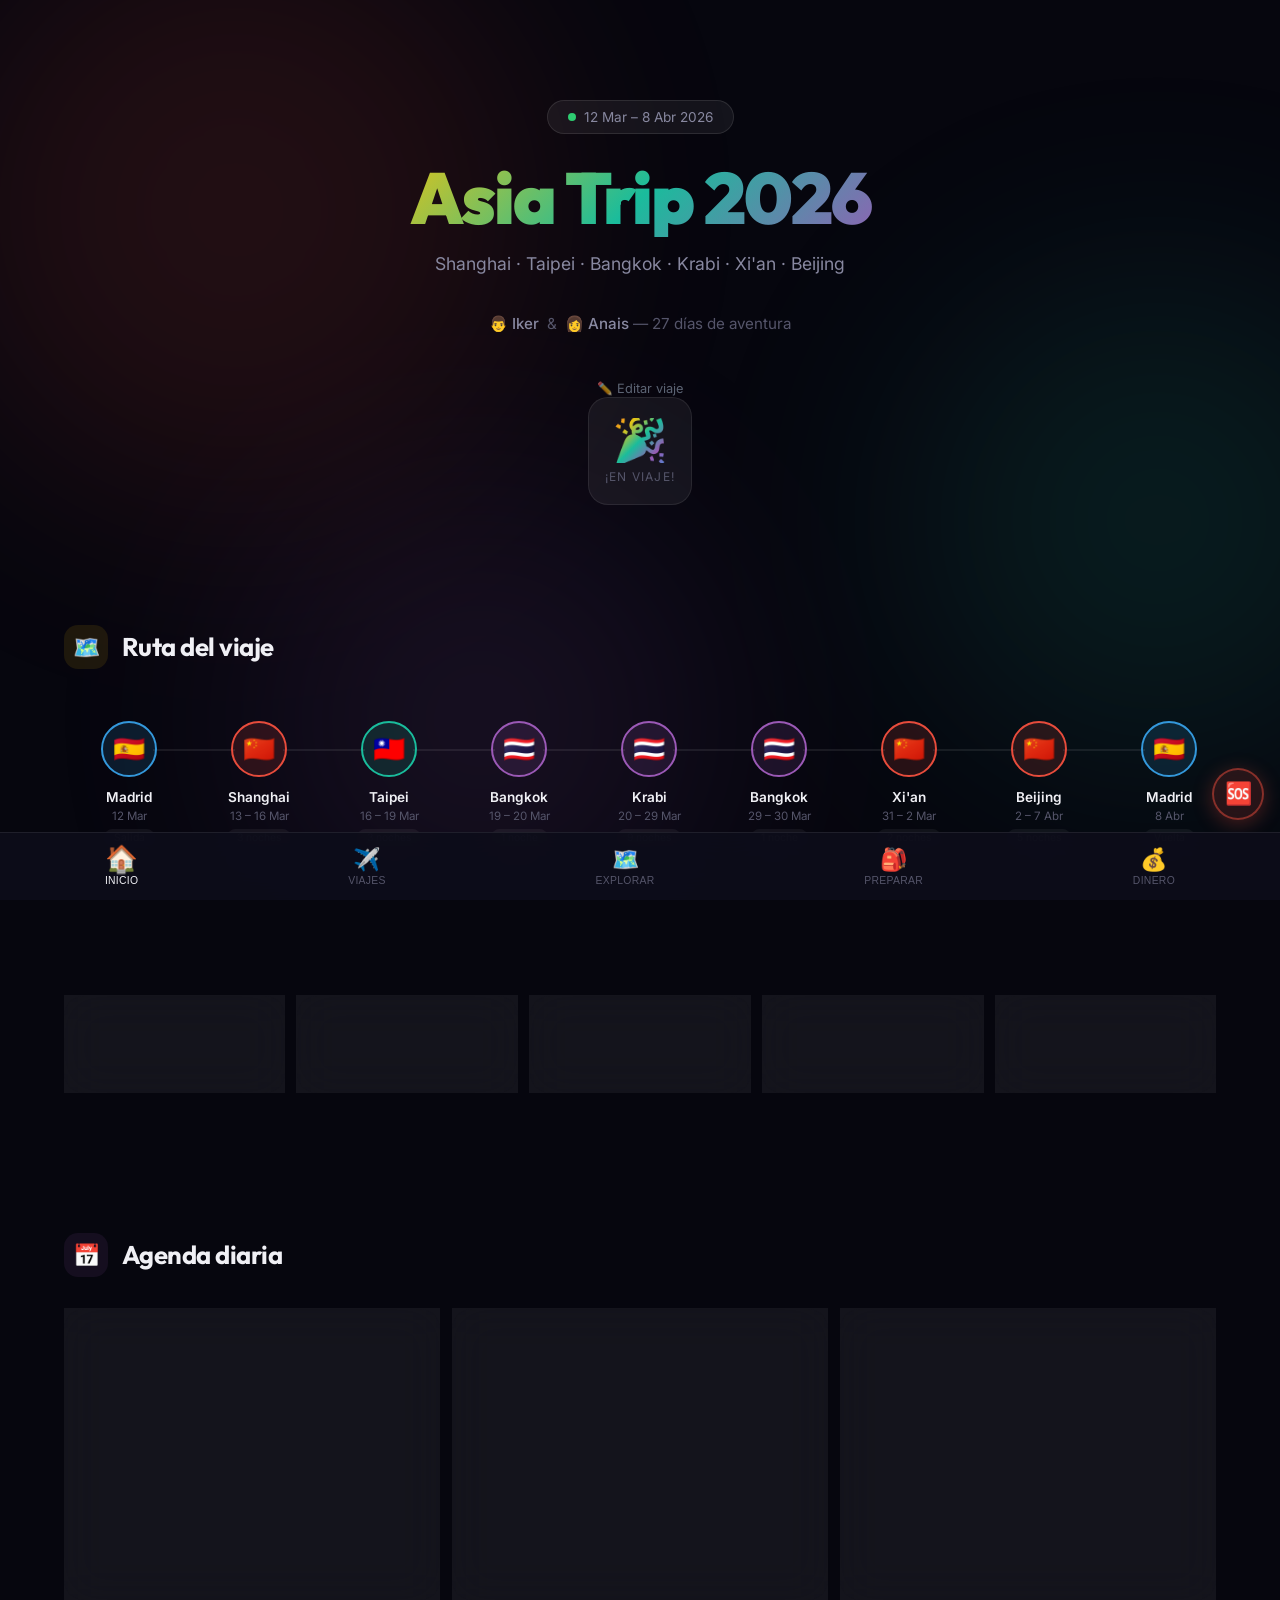
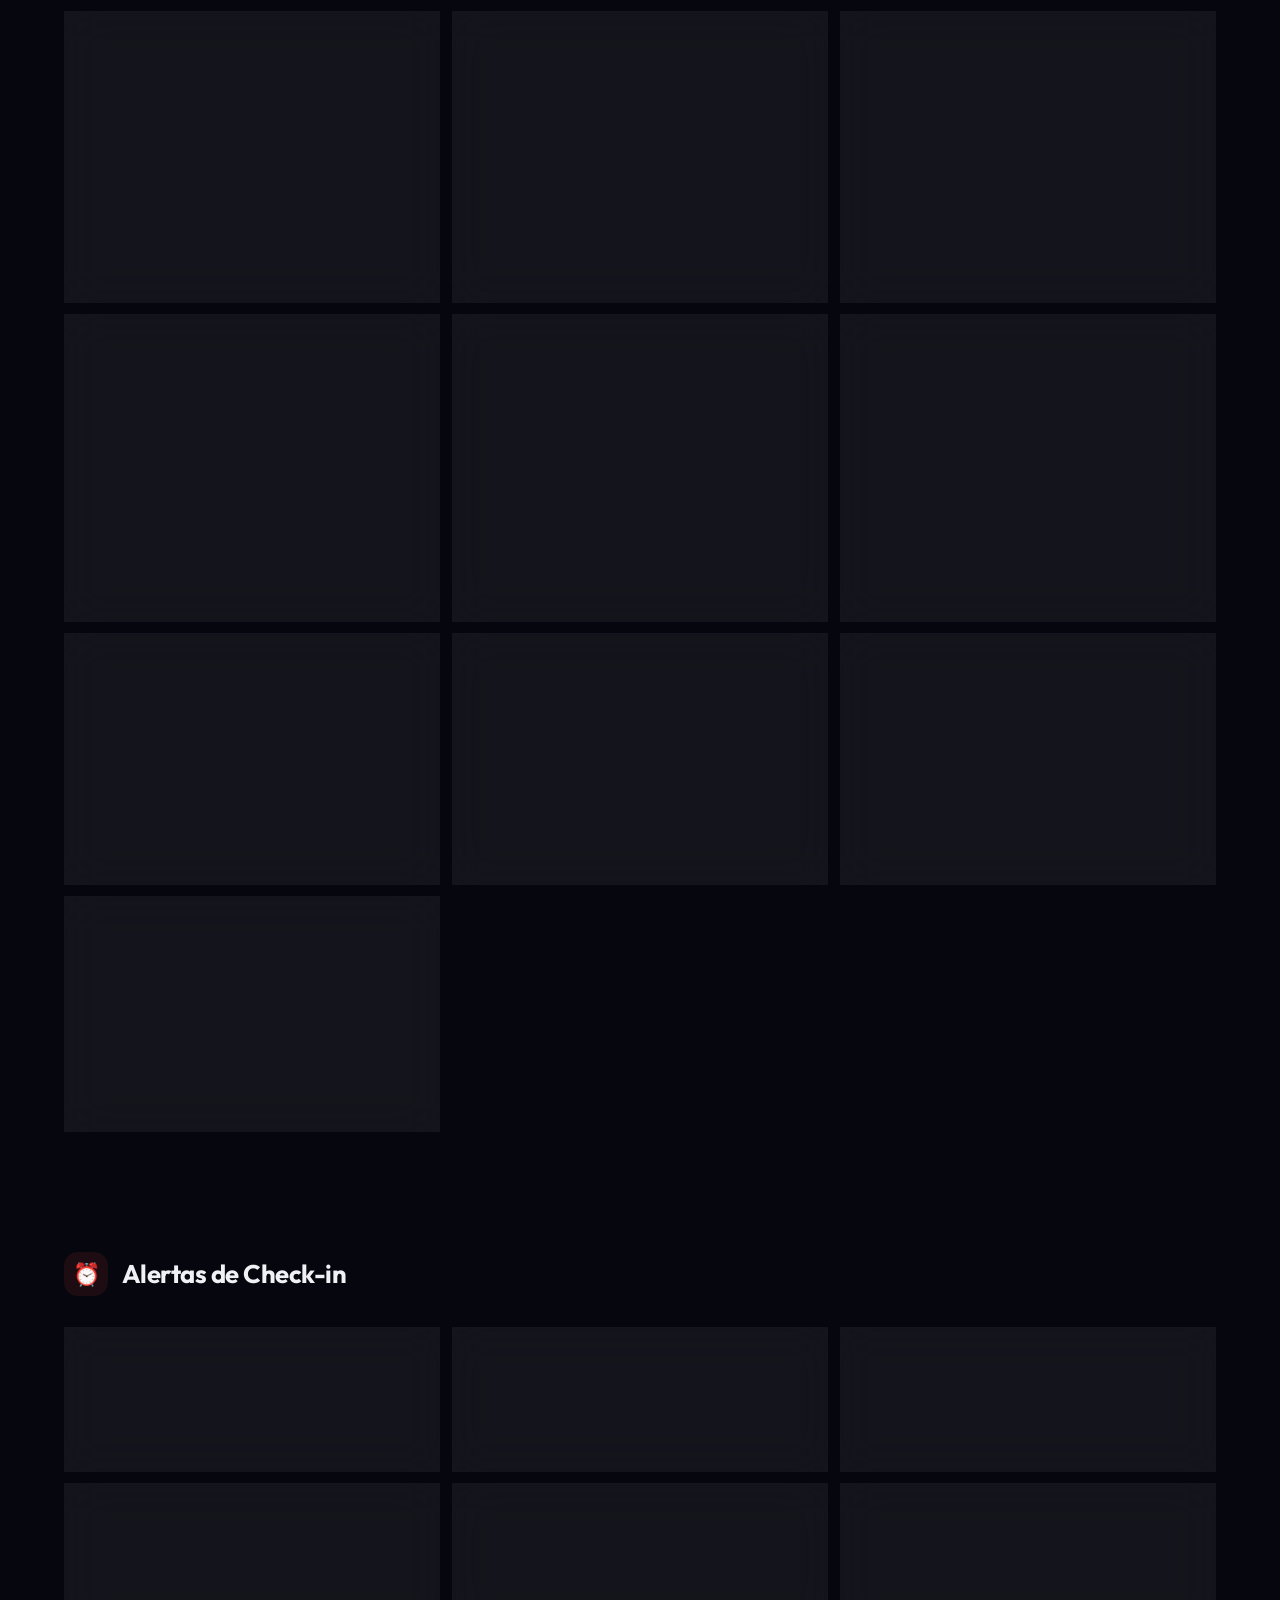
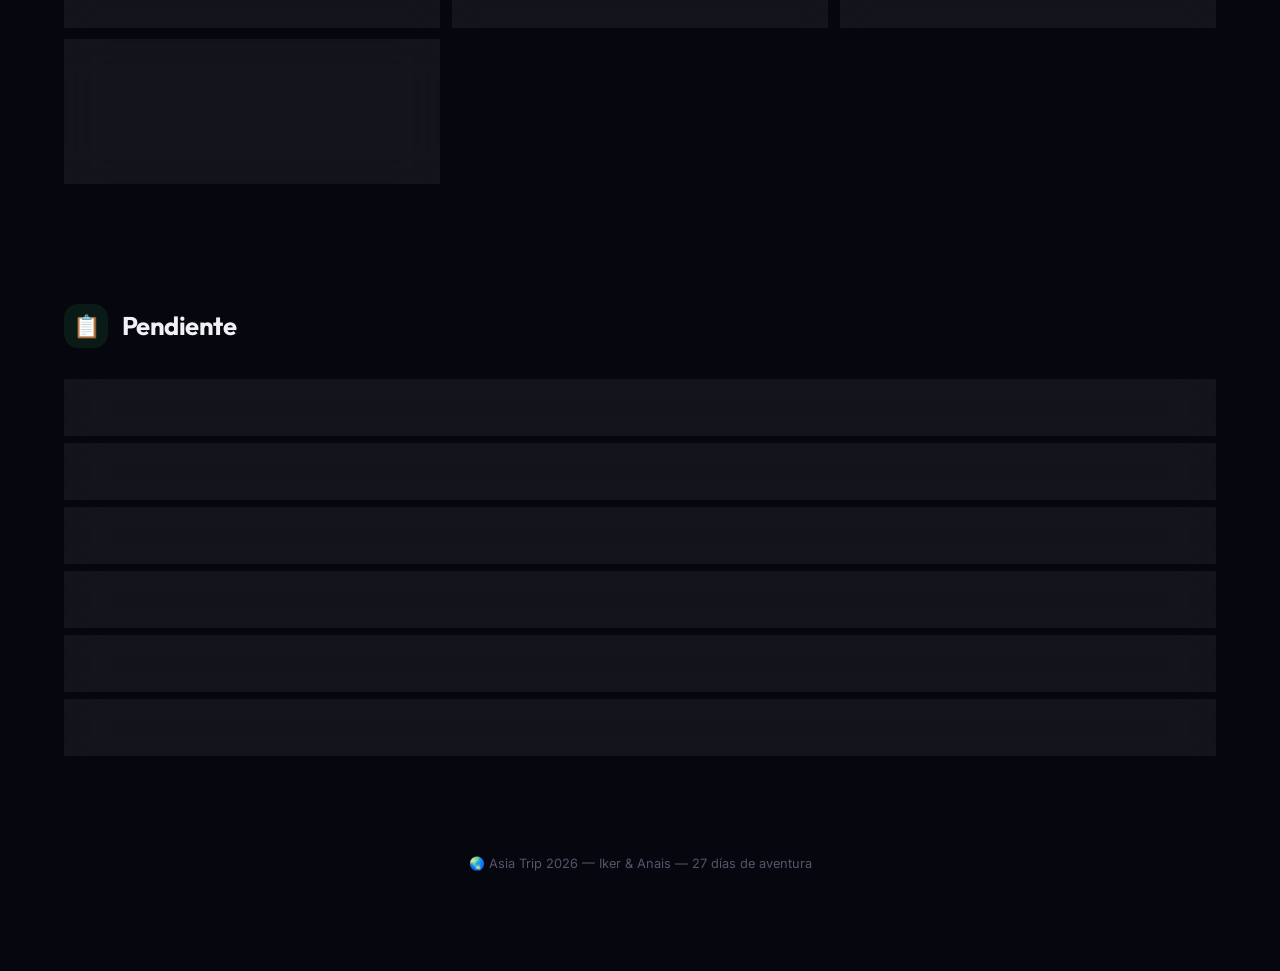
==== commit 5fc63686: "feat: itinerario día a día" ====
--- a/index.html
+++ b/index.html
@@ -196,6 +196,17 @@
 
     <!-- ────── TAB 3: EXPLORAR ────── -->
     <div class="tab-panel" data-tab="explorar">
+
+      <!-- ITINERARY: Day-by-day -->
+      <section id="itinerary">
+        <div class="container">
+          <div class="section-header">
+            <div class="section-icon" style="background:rgba(59,130,246,0.1)">📅</div>
+            <h2 class="section-title">Itinerario día a día</h2>
+          </div>
+          <div id="itinerary-grid"></div>
+        </div>
+      </section>
 
       <!-- CITY EXPLORER -->
       <section id="city-explorer">
@@ -431,6 +442,7 @@
 
   <!-- Data files (load first — no dependencies) -->
   <script src="js/data/trip.js"></script>
+  <script src="js/data/itinerary.js"></script>
   <script src="js/data/guides.js"></script>
   <script src="js/data/transport.js"></script>
   <script src="js/data/reference.js"></script>
@@ -447,6 +459,7 @@
   <script src="js/components/finance.js"></script>
   <script src="js/components/prepare.js"></script>
   <script src="js/components/explore.js"></script>
+  <script src="js/components/itinerary.js"></script>
 
   <!-- App orchestrator (init + tab system) -->
   <script src="app.js"></script>
--- a/styles.css
+++ b/styles.css
@@ -3269,4 +3269,280 @@
 
 .leaflet-popup-tip {
   background: var(--bg-secondary) !important;
+}
+
+/* ═══════════════════════════════════════════════════════════
+   ITINERARY — Day-by-day timeline
+   ═══════════════════════════════════════════════════════════ */
+
+.itin-city-tabs {
+  display: flex;
+  gap: 8px;
+  overflow-x: auto;
+  padding-bottom: 8px;
+  scrollbar-width: none;
+  -webkit-overflow-scrolling: touch;
+}
+
+.itin-city-tabs::-webkit-scrollbar {
+  display: none;
+}
+
+.itin-city-tab {
+  background: var(--bg-card);
+  border: 1px solid var(--border-glass);
+  color: var(--text-secondary);
+  padding: 8px 16px;
+  border-radius: 20px;
+  font-size: 0.85rem;
+  font-weight: 500;
+  cursor: pointer;
+  white-space: nowrap;
+  transition: all 0.2s;
+}
+
+.itin-city-tab.active {
+  background: rgba(59, 130, 246, 0.2);
+  border-color: rgba(59, 130, 246, 0.4);
+  color: #60a5fa;
+}
+
+.itin-city-tab:hover {
+  background: var(--bg-card-hover);
+}
+
+.itin-day-selector {
+  display: flex;
+  gap: 6px;
+  overflow-x: auto;
+  padding: 12px 0;
+  scrollbar-width: none;
+}
+
+.itin-day-selector::-webkit-scrollbar {
+  display: none;
+}
+
+.itin-day-btn {
+  display: flex;
+  flex-direction: column;
+  align-items: center;
+  background: var(--bg-card);
+  border: 1px solid var(--border-glass);
+  color: var(--text-secondary);
+  padding: 8px 14px;
+  border-radius: 12px;
+  cursor: pointer;
+  min-width: 56px;
+  transition: all 0.2s;
+}
+
+.itin-day-btn.active {
+  background: rgba(16, 185, 129, 0.15);
+  border-color: rgba(16, 185, 129, 0.4);
+  color: #34d399;
+}
+
+.itin-day-btn:hover {
+  background: var(--bg-card-hover);
+}
+
+.itin-day-num {
+  font-weight: 700;
+  font-size: 0.9rem;
+}
+
+.itin-day-date {
+  font-size: 0.7rem;
+  opacity: 0.7;
+  margin-top: 2px;
+}
+
+.itin-day-header {
+  padding: 16px 20px;
+  border-radius: 16px;
+  margin: 12px 0;
+  border-left: 4px solid #3b82f6;
+}
+
+.itin-day-title {
+  font-size: 1.2rem;
+  font-weight: 700;
+  color: var(--text-primary);
+}
+
+.itin-day-zone {
+  font-size: 0.85rem;
+  color: var(--text-secondary);
+  margin-top: 4px;
+}
+
+.itin-day-date-full {
+  font-size: 0.8rem;
+  color: var(--text-tertiary);
+  margin-top: 4px;
+  text-transform: capitalize;
+}
+
+.itin-timeline {
+  display: flex;
+  flex-direction: column;
+  gap: 0;
+  margin: 16px 0;
+}
+
+.itin-activity {
+  display: flex;
+  gap: 16px;
+  cursor: pointer;
+}
+
+.itin-time-col {
+  display: flex;
+  flex-direction: column;
+  align-items: center;
+  min-width: 50px;
+  position: relative;
+}
+
+.itin-time {
+  font-size: 0.8rem;
+  font-weight: 600;
+  color: #60a5fa;
+  white-space: nowrap;
+}
+
+.itin-period {
+  font-size: 0.75rem;
+  margin-top: 4px;
+}
+
+.itin-timeline-line {
+  width: 2px;
+  flex: 1;
+  min-height: 20px;
+  background: linear-gradient(180deg, rgba(59, 130, 246, 0.3), rgba(59, 130, 246, 0.05));
+  margin: 6px 0;
+}
+
+.itin-content {
+  flex: 1;
+  padding: 14px 16px;
+  border-radius: 14px;
+  margin-bottom: 10px;
+  border-left: 3px solid rgba(255, 255, 255, 0.08);
+  transition: all 0.2s;
+}
+
+.itin-activity.must-do .itin-content {
+  border-left-color: #f59e0b;
+}
+
+.itin-activity:hover .itin-content {
+  border-left-color: #3b82f6;
+  background: var(--bg-card-hover);
+}
+
+.itin-act-header {
+  display: flex;
+  justify-content: space-between;
+  align-items: flex-start;
+  gap: 8px;
+}
+
+.itin-act-header h4 {
+  font-size: 0.95rem;
+  font-weight: 600;
+  color: var(--text-primary);
+  margin: 0;
+  line-height: 1.3;
+}
+
+.itin-cost {
+  font-size: 0.75rem;
+  padding: 3px 8px;
+  border-radius: 8px;
+  white-space: nowrap;
+  background: rgba(245, 158, 11, 0.15);
+  color: #fbbf24;
+  font-weight: 600;
+}
+
+.itin-cost.free {
+  background: rgba(16, 185, 129, 0.15);
+  color: #34d399;
+}
+
+.itin-desc {
+  font-size: 0.82rem;
+  color: var(--text-secondary);
+  margin: 6px 0 0;
+  line-height: 1.4;
+}
+
+.itin-details {
+  display: none;
+  flex-direction: column;
+  gap: 6px;
+  margin-top: 10px;
+  padding-top: 10px;
+  border-top: 1px solid var(--border-glass);
+}
+
+.itin-activity.expanded .itin-details {
+  display: flex;
+}
+
+.itin-detail {
+  font-size: 0.8rem;
+  color: var(--text-secondary);
+  display: flex;
+  align-items: flex-start;
+  gap: 6px;
+}
+
+.itin-detail-icon {
+  flex-shrink: 0;
+}
+
+.itin-tip {
+  display: none;
+  font-size: 0.78rem;
+  color: #fbbf24;
+  margin-top: 8px;
+  padding: 8px 12px;
+  border-radius: 8px;
+  background: rgba(245, 158, 11, 0.08);
+  line-height: 1.4;
+}
+
+.itin-activity.expanded .itin-tip {
+  display: block;
+}
+
+.itin-map-link {
+  display: none;
+  font-size: 0.78rem;
+  color: #60a5fa;
+  margin-top: 8px;
+  text-decoration: none;
+}
+
+.itin-activity.expanded .itin-map-link {
+  display: inline-block;
+}
+
+.itin-map-link:hover {
+  text-decoration: underline;
+}
+
+.itin-summary {
+  display: flex;
+  justify-content: center;
+  gap: 20px;
+  padding: 12px;
+  border-radius: 12px;
+  font-size: 0.85rem;
+  color: var(--text-secondary);
+  margin-top: 8px;
 }
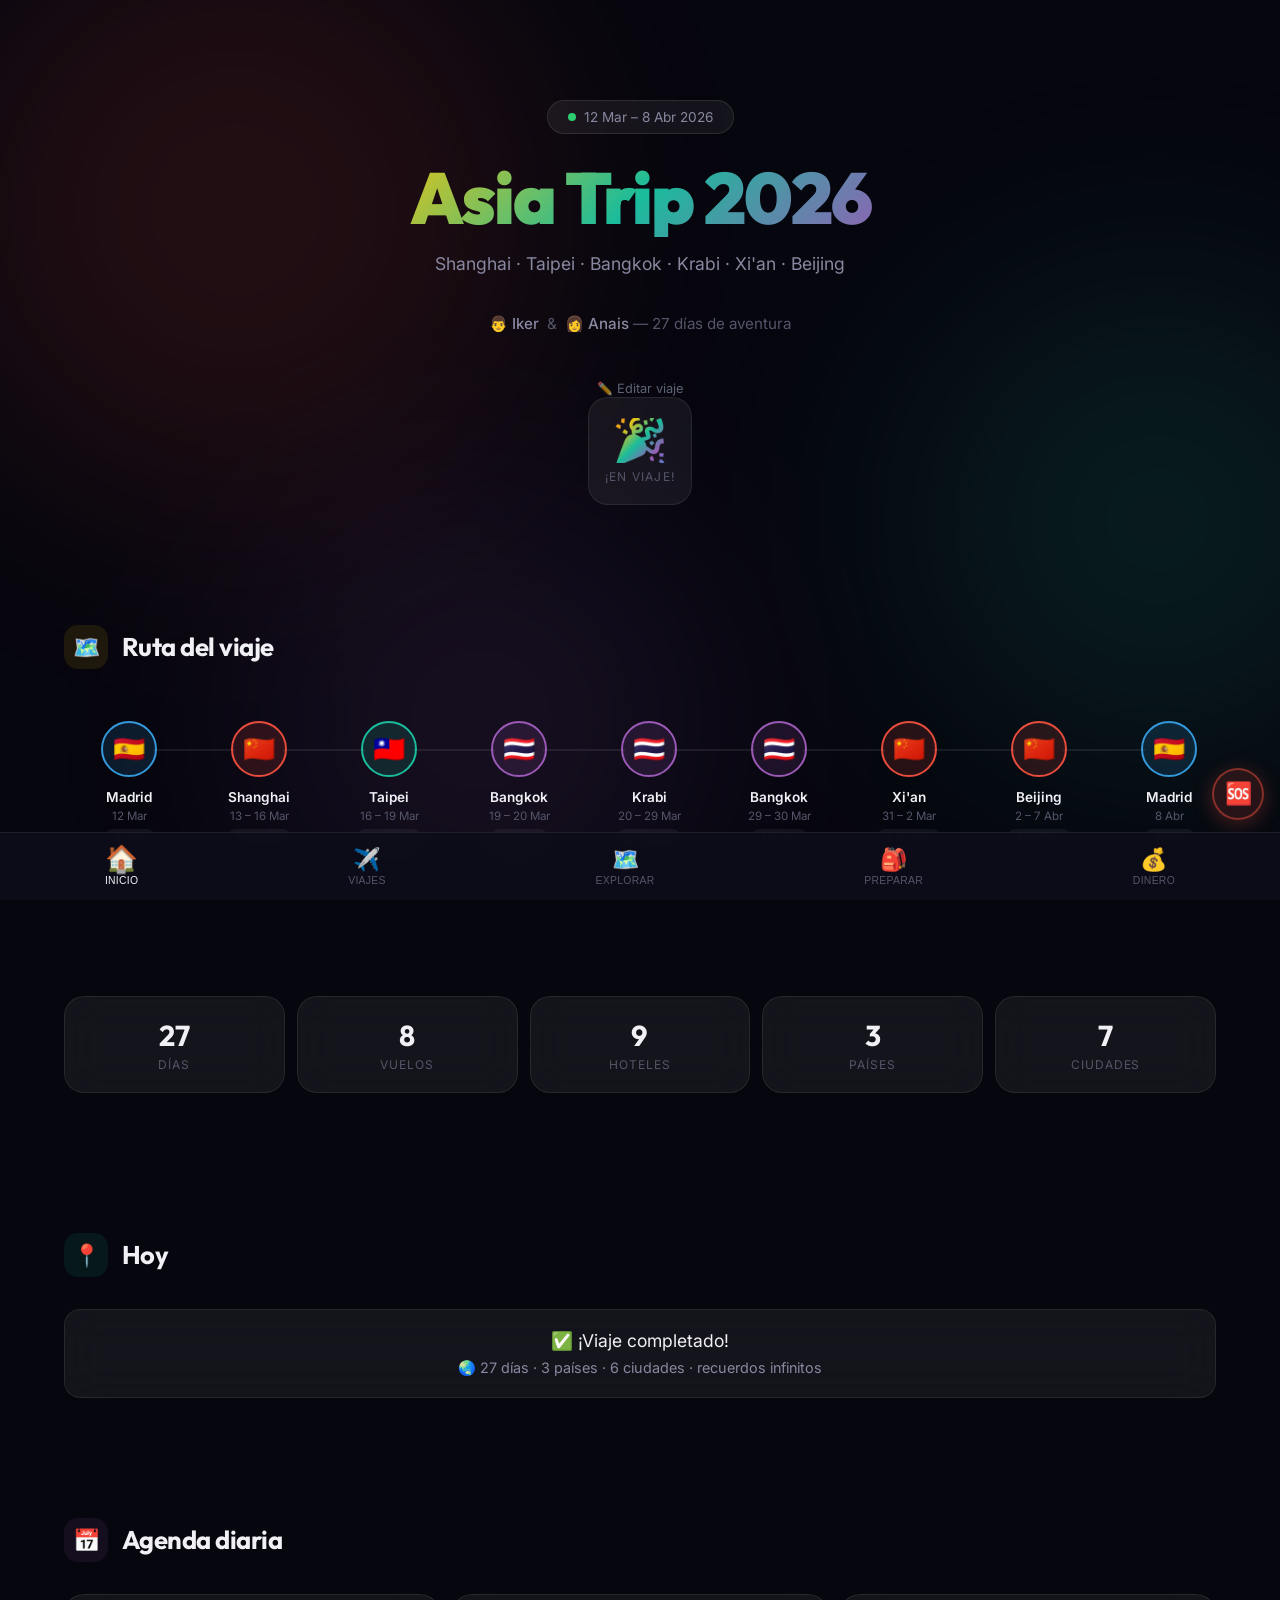
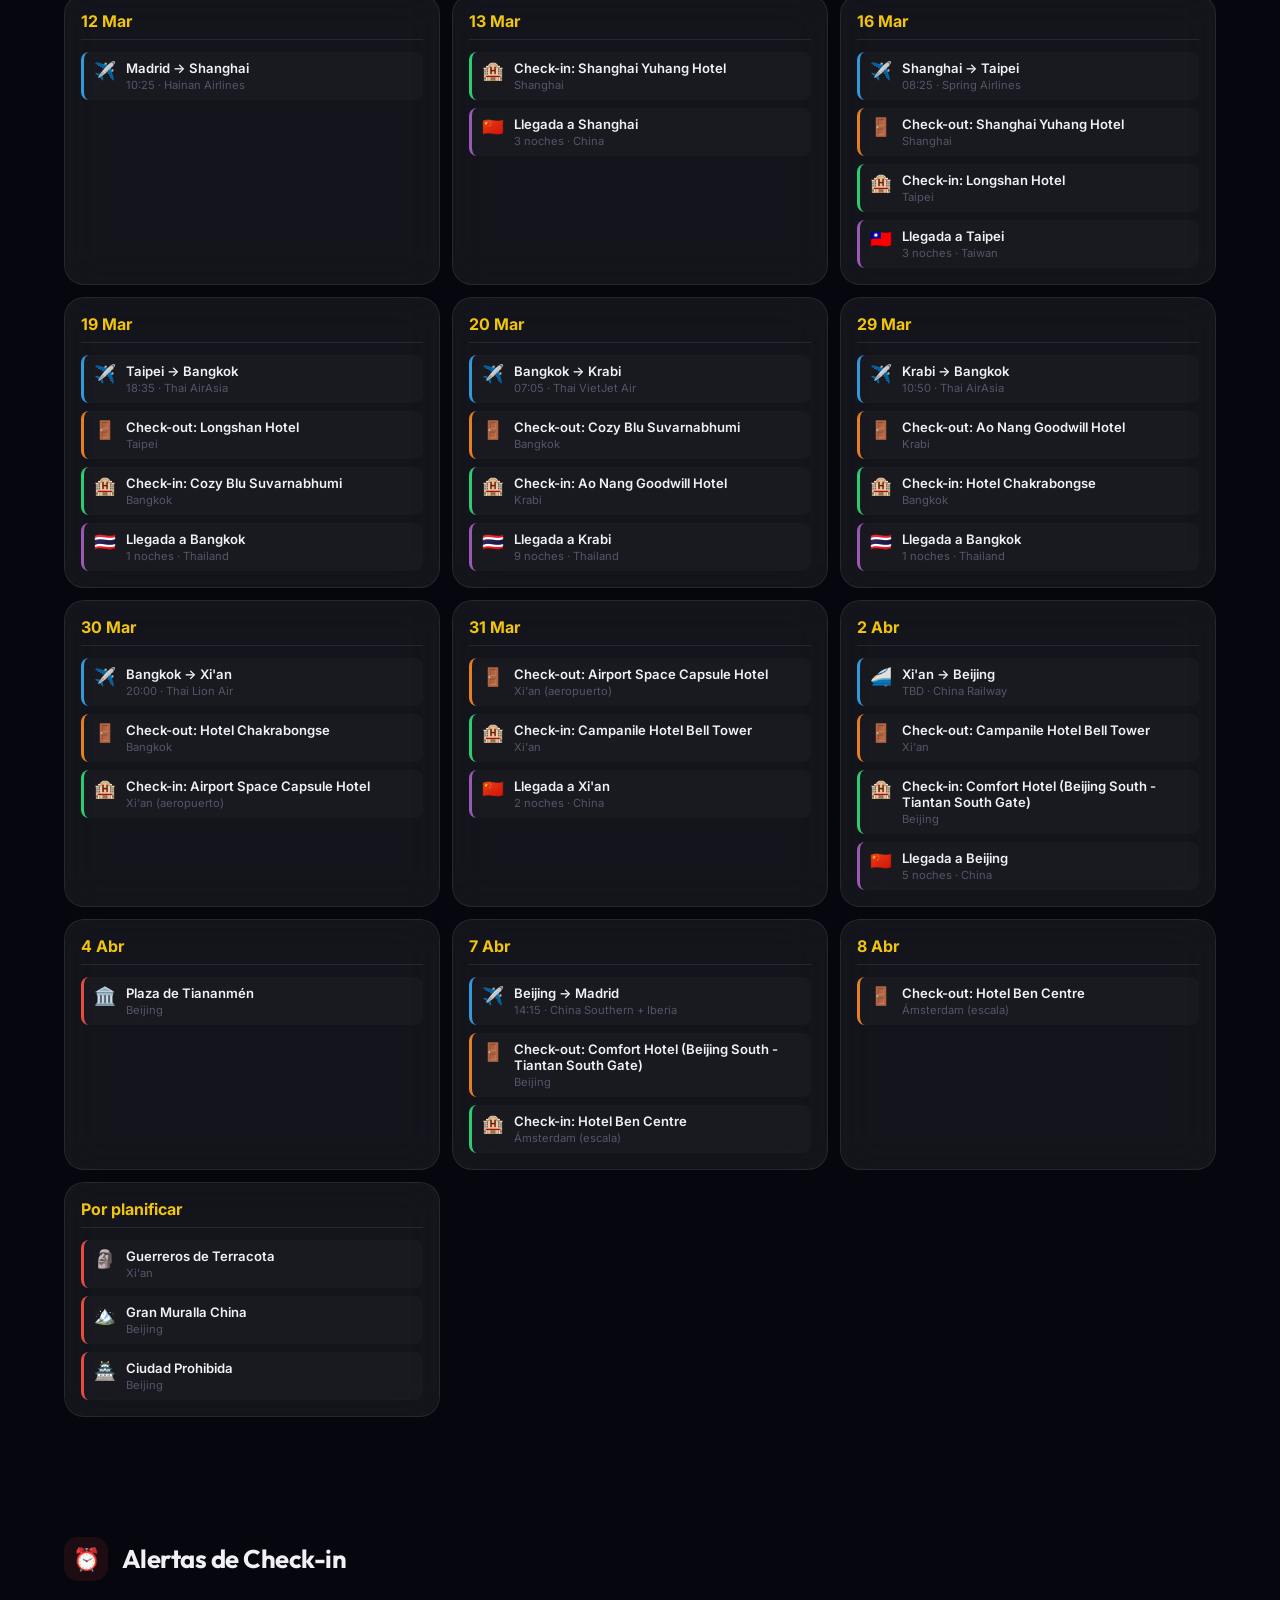
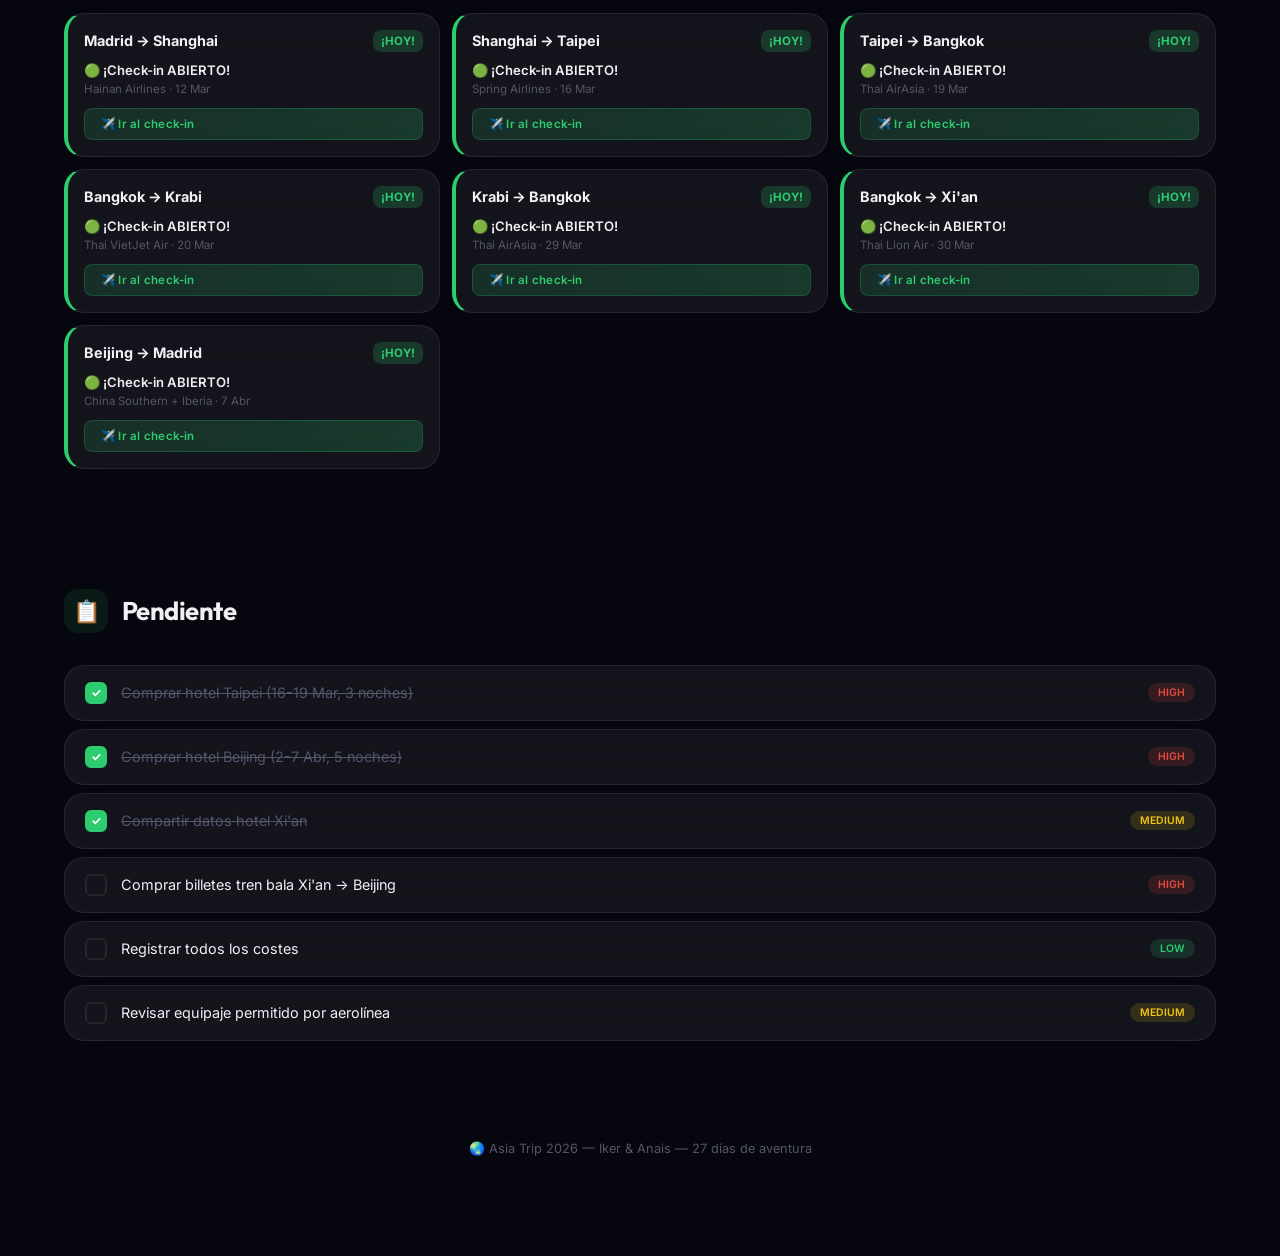
==== commit 23944e90: "feat: today view, cheat sheets, photo spots" ====
--- a/index.html
+++ b/index.html
@@ -110,6 +110,17 @@
     <!-- ────── TAB 1: DASHBOARD ────── -->
     <div class="tab-panel active" data-tab="dashboard">
 
+      <!-- TODAY VIEW -->
+      <section id="today">
+        <div class="container">
+          <div class="section-header">
+            <div class="section-icon" style="background:rgba(16,185,129,0.1)">📍</div>
+            <h2 class="section-title">Hoy</h2>
+          </div>
+          <div id="today-view"></div>
+        </div>
+      </section>
+
       <!-- AGENDA -->
       <section id="agenda">
         <div class="container">
@@ -205,6 +216,28 @@
             <h2 class="section-title">Itinerario día a día</h2>
           </div>
           <div id="itinerary-grid"></div>
+        </div>
+      </section>
+
+      <!-- CHEAT SHEETS -->
+      <section id="cheatsheets">
+        <div class="container">
+          <div class="section-header">
+            <div class="section-icon" style="background:rgba(245,158,11,0.1)">📋</div>
+            <h2 class="section-title">Cheat Sheet por ciudad</h2>
+          </div>
+          <div id="cheatsheet-grid"></div>
+        </div>
+      </section>
+
+      <!-- PHOTO SPOTS -->
+      <section id="photospots">
+        <div class="container">
+          <div class="section-header">
+            <div class="section-icon" style="background:rgba(139,92,246,0.1)">📸</div>
+            <h2 class="section-title">Mejores fotos</h2>
+          </div>
+          <div id="photospots-grid"></div>
         </div>
       </section>
 
@@ -443,6 +476,8 @@
   <!-- Data files (load first — no dependencies) -->
   <script src="js/data/trip.js"></script>
   <script src="js/data/itinerary.js"></script>
+  <script src="js/data/cheatsheets.js"></script>
+  <script src="js/data/photospots.js"></script>
   <script src="js/data/guides.js"></script>
   <script src="js/data/transport.js"></script>
   <script src="js/data/reference.js"></script>
@@ -460,6 +495,9 @@
   <script src="js/components/prepare.js"></script>
   <script src="js/components/explore.js"></script>
   <script src="js/components/itinerary.js"></script>
+  <script src="js/components/today.js"></script>
+  <script src="js/components/cheatsheets.js"></script>
+  <script src="js/components/photospots.js"></script>
 
   <!-- App orchestrator (init + tab system) -->
   <script src="app.js"></script>
--- a/styles.css
+++ b/styles.css
@@ -3545,4 +3545,158 @@
   font-size: 0.85rem;
   color: var(--text-secondary);
   margin-top: 8px;
-}+}
+/* ═══════════════════════════════════════════════════════════
+   TODAY VIEW — Current day at a glance
+   ═══════════════════════════════════════════════════════════ */
+
+.today-pretrip, .today-posttrip, .today-transit {
+  padding: 20px; border-radius: 16px; text-align: center;
+}
+.today-status { font-size: 1.1rem; color: var(--text-primary); margin-bottom: 8px; }
+.today-preview-label { font-size: 0.85rem; color: var(--text-secondary); margin-top: 12px; }
+.today-preview-title { font-size: 1rem; font-weight: 600; color: #60a5fa; margin-top: 4px; }
+.today-preview-activities { margin-top: 12px; display: flex; flex-direction: column; gap: 6px; }
+.today-mini-act {
+  display: flex; gap: 10px; font-size: 0.82rem; color: var(--text-secondary);
+  padding: 6px 12px; border-radius: 8px; background: rgba(255,255,255,0.03);
+}
+.today-mini-time { color: #60a5fa; font-weight: 600; min-width: 40px; }
+.today-more { font-size: 0.8rem; color: var(--text-tertiary); text-align: center; margin-top: 4px; }
+.today-memory { font-size: 0.9rem; color: var(--text-secondary); margin-top: 8px; }
+.today-info { font-size: 0.9rem; color: var(--text-secondary); }
+
+.today-header { padding: 16px 20px; border-radius: 16px; border-left: 4px solid #10b981; margin-bottom: 12px; }
+.today-header-top { display: flex; justify-content: space-between; align-items: center; }
+.today-city { font-size: 1.1rem; font-weight: 700; color: var(--text-primary); }
+.today-trip-day { font-size: 0.8rem; color: var(--text-tertiary); padding: 4px 10px; border-radius: 12px; background: rgba(255,255,255,0.05); }
+.today-title { font-size: 1rem; font-weight: 600; color: #60a5fa; margin-top: 6px; }
+.today-zone { font-size: 0.82rem; color: var(--text-secondary); margin-top: 4px; }
+
+.today-current {
+  padding: 16px; border-radius: 14px; margin-bottom: 10px;
+  border-left: 4px solid #ef4444; background: rgba(239, 68, 68, 0.06);
+}
+.today-current-label { font-size: 0.75rem; font-weight: 700; color: #ef4444; letter-spacing: 0.5px; margin-bottom: 6px; }
+.today-current-name { font-size: 1rem; font-weight: 600; color: var(--text-primary); }
+.today-current-desc { font-size: 0.82rem; color: var(--text-secondary); margin-top: 4px; }
+.today-current-tip { font-size: 0.78rem; color: #fbbf24; margin-top: 8px; padding: 6px 10px; border-radius: 8px; background: rgba(245,158,11,0.08); }
+.today-map-btn {
+  display: inline-block; margin-top: 8px; padding: 6px 14px; border-radius: 10px;
+  background: rgba(59,130,246,0.15); color: #60a5fa; font-size: 0.8rem;
+  text-decoration: none; font-weight: 500;
+}
+
+.today-next {
+  padding: 14px; border-radius: 14px; margin-bottom: 12px;
+  border-left: 4px solid #3b82f6;
+}
+.today-next-label { font-size: 0.75rem; font-weight: 600; color: #3b82f6; margin-bottom: 4px; }
+.today-next-name { font-size: 0.95rem; font-weight: 600; color: var(--text-primary); }
+.today-next-transport { font-size: 0.8rem; color: var(--text-secondary); margin-top: 4px; }
+
+.today-timeline { display: flex; flex-direction: column; gap: 2px; }
+.today-act {
+  display: flex; align-items: flex-start; gap: 12px; padding: 10px 14px;
+  border-radius: 10px; cursor: pointer; transition: background 0.2s;
+}
+.today-act:hover { background: rgba(255,255,255,0.03); }
+.today-act.past { opacity: 0.4; }
+.today-act.current { background: rgba(239, 68, 68, 0.06); border-left: 3px solid #ef4444; }
+.today-act.next { background: rgba(59, 130, 246, 0.06); border-left: 3px solid #3b82f6; }
+.today-act-time { font-size: 0.78rem; font-weight: 600; color: #60a5fa; min-width: 55px; white-space: nowrap; }
+.today-act-info { flex: 1; }
+.today-act-name { font-size: 0.85rem; font-weight: 500; color: var(--text-primary); }
+.today-act-details { display: none; flex-direction: column; gap: 6px; margin-top: 8px; }
+.today-act.expanded .today-act-details { display: flex; }
+.today-act-transport { font-size: 0.78rem; color: var(--text-secondary); }
+.today-act-tip { font-size: 0.76rem; color: #fbbf24; padding: 6px 10px; border-radius: 8px; background: rgba(245,158,11,0.08); }
+.today-act-map { font-size: 0.76rem; color: #60a5fa; text-decoration: none; }
+.today-act-cost { font-size: 0.75rem; color: #fbbf24; white-space: nowrap; }
+
+/* ═══════════════════════════════════════════════════════════
+   CHEAT SHEETS — Quick reference cards
+   ═══════════════════════════════════════════════════════════ */
+
+.cs-tabs { display: flex; gap: 6px; overflow-x: auto; padding-bottom: 8px; scrollbar-width: none; }
+.cs-tabs::-webkit-scrollbar { display: none; }
+.cs-tab {
+  background: var(--bg-card); border: 1px solid var(--border-glass);
+  color: var(--text-secondary); padding: 8px 14px; border-radius: 20px;
+  font-size: 0.82rem; font-weight: 500; cursor: pointer; white-space: nowrap; transition: all 0.2s;
+}
+.cs-tab.active { background: rgba(245,158,11,0.2); border-color: rgba(245,158,11,0.4); color: #fbbf24; }
+
+.cs-card { padding: 16px; border-radius: 16px; margin-top: 12px; }
+.cs-header { display: flex; justify-content: space-between; align-items: center; margin-bottom: 16px; }
+.cs-city-name { font-size: 1.2rem; font-weight: 700; color: var(--text-primary); }
+.cs-vpn-badge { font-size: 0.75rem; padding: 4px 10px; border-radius: 10px; background: rgba(239,68,68,0.15); color: #f87171; font-weight: 600; }
+.cs-wifi-badge { font-size: 0.75rem; padding: 4px 10px; border-radius: 10px; background: rgba(16,185,129,0.15); color: #34d399; font-weight: 600; }
+
+.cs-section { margin-bottom: 16px; padding-bottom: 12px; border-bottom: 1px solid var(--border-glass); }
+.cs-section:last-child { border-bottom: none; margin-bottom: 0; }
+.cs-section-title { font-size: 0.85rem; font-weight: 600; color: var(--text-primary); margin-bottom: 8px; }
+.cs-row { font-size: 0.82rem; color: var(--text-secondary); }
+.cs-tip { font-size: 0.78rem; color: var(--text-tertiary); margin-top: 4px; line-height: 1.4; }
+
+.cs-apps { display: flex; flex-direction: column; gap: 4px; }
+.cs-app { font-size: 0.8rem; color: var(--text-secondary); }
+
+.cs-phrases { display: flex; flex-direction: column; gap: 6px; }
+.cs-phrase { display: grid; grid-template-columns: 90px 1fr 1fr; gap: 8px; font-size: 0.8rem; padding: 4px 0; }
+.cs-phrase-es { color: var(--text-primary); font-weight: 500; }
+.cs-phrase-local { color: #60a5fa; font-weight: 600; }
+.cs-phrase-pron { color: var(--text-tertiary); font-style: italic; }
+
+.cs-donts { display: flex; flex-direction: column; gap: 6px; }
+.cs-dont { font-size: 0.8rem; color: #f87171; line-height: 1.4; }
+
+.cs-food { display: flex; flex-wrap: wrap; gap: 6px; }
+.cs-food-item {
+  font-size: 0.78rem; padding: 4px 10px; border-radius: 10px;
+  background: rgba(16,185,129,0.08); color: #34d399;
+}
+
+.cs-emergency { background: rgba(239,68,68,0.04); border-radius: 12px; padding: 12px; }
+.cs-emer-row { display: flex; flex-wrap: wrap; gap: 8px; margin-top: 8px; }
+.cs-emer-btn {
+  font-size: 0.78rem; padding: 6px 12px; border-radius: 10px;
+  background: rgba(239,68,68,0.12); color: #f87171; text-decoration: none; font-weight: 500;
+}
+
+/* ═══════════════════════════════════════════════════════════
+   PHOTO SPOTS — Best photo locations
+   ═══════════════════════════════════════════════════════════ */
+
+.ps-tabs { display: flex; gap: 6px; overflow-x: auto; padding-bottom: 8px; scrollbar-width: none; }
+.ps-tabs::-webkit-scrollbar { display: none; }
+.ps-tab {
+  background: var(--bg-card); border: 1px solid var(--border-glass);
+  color: var(--text-secondary); padding: 8px 14px; border-radius: 20px;
+  font-size: 0.82rem; font-weight: 500; cursor: pointer; white-space: nowrap; transition: all 0.2s;
+}
+.ps-tab.active { background: rgba(139,92,246,0.2); border-color: rgba(139,92,246,0.4); color: #a78bfa; }
+
+.ps-spots { display: flex; flex-direction: column; gap: 10px; margin-top: 12px; }
+.ps-spot {
+  padding: 14px; border-radius: 14px; cursor: pointer; transition: all 0.2s;
+  border-left: 3px solid transparent;
+}
+.ps-spot.must-see { border-left-color: #a78bfa; }
+.ps-spot:hover { background: rgba(255,255,255,0.04); }
+.ps-spot-header { display: flex; justify-content: space-between; align-items: flex-start; gap: 8px; }
+.ps-spot-name { font-size: 0.9rem; font-weight: 600; color: var(--text-primary); }
+.ps-spot-when { font-size: 0.72rem; color: var(--text-tertiary); white-space: nowrap; padding: 3px 8px; border-radius: 8px; background: rgba(255,255,255,0.04); }
+.ps-spot-desc { font-size: 0.8rem; color: var(--text-secondary); margin-top: 6px; line-height: 1.4; }
+.ps-spot-details { display: none; flex-direction: column; gap: 8px; margin-top: 10px; }
+.ps-spot.expanded .ps-spot-details { display: flex; }
+.ps-spot-tip { font-size: 0.78rem; color: #fbbf24; padding: 8px 12px; border-radius: 10px; background: rgba(245,158,11,0.08); line-height: 1.4; }
+.ps-spot-map {
+  display: inline-flex; align-items: center; gap: 4px; font-size: 0.78rem;
+  padding: 6px 12px; border-radius: 10px; background: rgba(59,130,246,0.12);
+  color: #60a5fa; text-decoration: none; font-weight: 500; width: fit-content;
+}
+.ps-summary {
+  text-align: center; padding: 10px; border-radius: 12px; margin-top: 12px;
+  font-size: 0.8rem; color: var(--text-secondary);
+}
